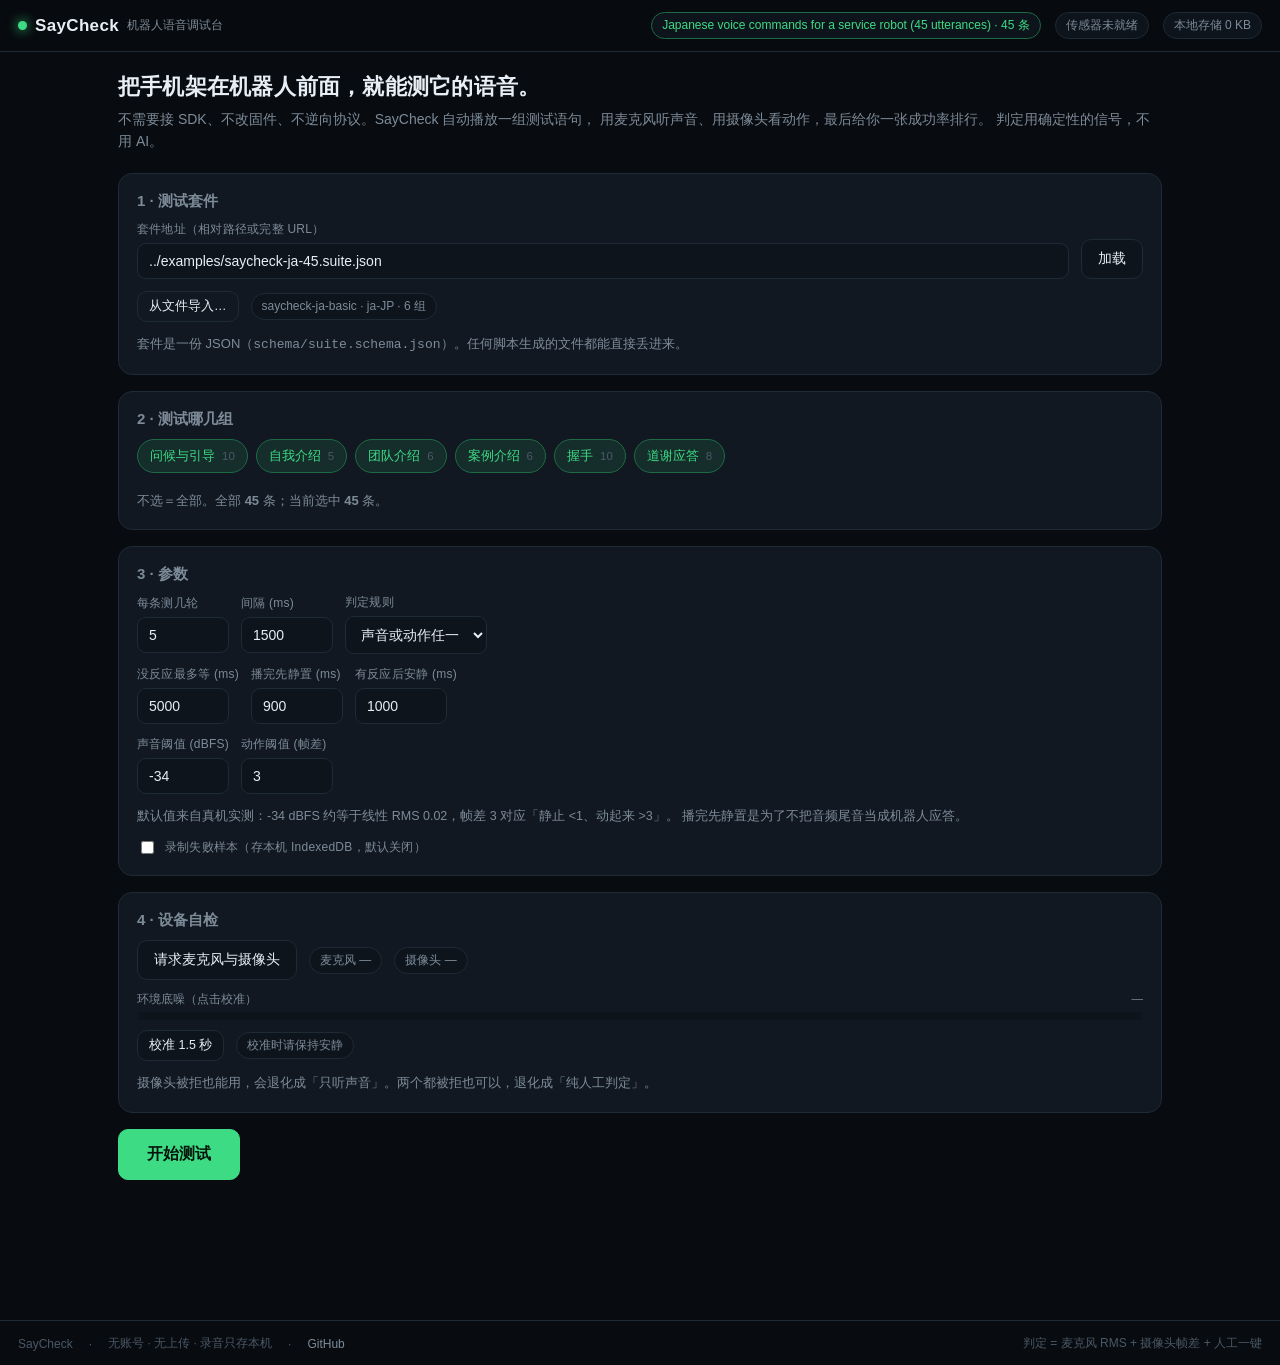
==== web/index.html @ ae51f95f "feat：SayCheck 语音调试台 v0.3（schema + 浏览器运行器 + TTS 代理 + 45 条示例） - schema：suite（题库）/ session（测试记录）两个 JSON" ====
<!DOCTYPE html>
<html lang="zh-CN">
<head>
<meta charset="utf-8">
<meta name="viewport" content="width=device-width, initial-scale=1, viewport-fit=cover">
<title>SayCheck · 机器人语音调试台</title>
<meta name="description" content="Zero-integration voice test harness for robots. Plays a phrase list, watches and listens, and gives you a pass-rate table.">
<link rel="stylesheet" href="./styles.css">
</head>
<body>

<header>
  <div class="brand">
    <span class="dot"></span>
    SayCheck <small>机器人语音调试台</small>
  </div>

  <div class="spacer"></div>

  <span class="pill" id="pill-suite">未加载套件</span>
  <span class="pill" id="pill-sensors">传感器未就绪</span>
  <span class="pill" id="pill-store">本地存储 —</span>

  <button class="small ghost" id="btn-restart" hidden>重新开始</button>
</header>

<main>

  <!-- ============================================================ SETUP -->
  <section class="view active" id="view-setup">
    <h1>把手机架在机器人前面，就能测它的语音。</h1>
    <p class="lede">
      不需要接 SDK、不改固件、不逆向协议。SayCheck 自动播放一组测试语句，
      用麦克风听声音、用摄像头看动作，最后给你一张成功率排行。
      判定用确定性的信号，不用 AI。
    </p>

    <div class="card">
      <h2>1 · 测试套件</h2>
      <div class="row" style="margin-bottom:12px">
        <div class="grow">
          <label class="field" for="suite-url">套件地址（相对路径或完整 URL）</label>
          <input type="text" id="suite-url" value="../examples/saycheck-ja-45.suite.json" spellcheck="false">
        </div>
        <div style="align-self:flex-end">
          <button id="btn-load-suite">加载</button>
        </div>
      </div>
      <div class="row">
        <button class="small ghost" id="btn-pick-file">从文件导入…</button>
        <input type="file" id="file-input" accept=".json,application/json" hidden>
        <span class="pill" id="suite-info">—</span>
      </div>
      <p class="lede" style="margin:12px 0 0;font-size:13px">
        套件是一份 JSON（<code>schema/suite.schema.json</code>）。任何脚本生成的文件都能直接丢进来。
      </p>
    </div>

    <div class="card">
      <h2>2 · 测试哪几组</h2>
      <div id="group-chips" class="row" style="gap:0"></div>
      <p class="lede" style="margin:10px 0 0;font-size:13px">
        不选＝全部。全部 <b id="count-all">0</b> 条；当前选中 <b id="count-selected">0</b> 条。
      </p>
    </div>

    <div class="card">
      <h2>3 · 参数</h2>
      <div class="row">
        <div>
          <label class="field" for="opt-rounds">每条测几轮</label>
          <input type="number" id="opt-rounds" min="1" max="50" value="5">
        </div>
        <div>
          <label class="field" for="opt-gap">间隔 (ms)</label>
          <input type="number" id="opt-gap" min="200" max="30000" step="100" value="1500">
        </div>
        <div>
          <label class="field" for="opt-rule">判定规则</label>
          <select id="opt-rule" style="width:auto">
            <option value="any">声音或动作任一</option>
            <option value="motion">必须有动作</option>
            <option value="sound">必须有声音</option>
          </select>
        </div>
      </div>

      <div class="row" style="margin-top:12px">
        <div>
          <label class="field" for="opt-window">没反应最多等 (ms)</label>
          <input type="number" id="opt-window" min="500" max="30000" step="100" value="5000">
        </div>
        <div>
          <label class="field" for="opt-settle">播完先静置 (ms)</label>
          <input type="number" id="opt-settle" min="0" max="5000" step="50" value="900">
        </div>
        <div>
          <label class="field" for="opt-silence">有反应后安静 (ms)</label>
          <input type="number" id="opt-silence" min="200" max="10000" step="50" value="1000">
        </div>
      </div>

      <div class="row" style="margin-top:12px">
        <div>
          <label class="field" for="opt-rms">声音阈值 (dBFS)</label>
          <input type="number" id="opt-rms" min="-90" max="-5" step="1" value="-34">
        </div>
        <div>
          <label class="field" for="opt-motion">动作阈值 (帧差)</label>
          <input type="number" id="opt-motion" min="1" max="60" step="0.5" value="3">
        </div>
      </div>

      <p class="lede" style="margin:12px 0 0;font-size:12.5px">
        默认值来自真机实测：-34 dBFS 约等于线性 RMS 0.02，帧差 3 对应「静止 &lt;1、动起来 &gt;3」。
        播完先静置是为了不把音频尾音当成机器人应答。
      </p>

      <div class="row" style="margin-top:12px">
        <label class="field" style="display:flex;align-items:center;gap:8px;margin:0">
          <input type="checkbox" id="opt-record" style="width:auto"> 录制失败样本（存本机 IndexedDB，默认关闭）
        </label>
      </div>
    </div>

    <div class="card">
      <h2>4 · 设备自检</h2>
      <div class="row">
        <button id="btn-check-devices">请求麦克风与摄像头</button>
        <span class="pill" id="device-audio">麦克风 —</span>
        <span class="pill" id="device-video">摄像头 —</span>
      </div>
      <div id="preview" style="max-width:340px;margin-top:12px"></div>
      <div class="meters" style="margin-top:12px">
        <div class="meter">
          <div class="meter-label"><span>环境底噪（点击校准）</span><span id="cal-value">—</span></div>
          <div class="bar"><i id="cal-bar"></i></div>
        </div>
      </div>
      <div class="row" style="margin-top:10px">
        <button class="small" id="btn-calibrate">校准 1.5 秒</button>
        <span class="pill" id="cal-hint">校准时请保持安静</span>
      </div>
      <p class="lede" style="margin:12px 0 0;font-size:13px">
        摄像头被拒也能用，会退化成「只听声音」。两个都被拒也可以，退化成「纯人工判定」。
      </p>
    </div>

    <div class="row">
      <button class="primary" id="btn-start" style="font-size:16px;padding:14px 28px" disabled>开始测试</button>
      <button class="ghost" id="btn-clear" hidden>清空本次记录</button>
    </div>
  </section>

  <!-- ============================================================== RUN -->
  <section class="view" id="view-run">

    <div class="stage" id="stage">
      <div class="stage-top">
        <span id="run-progress">0 / 0</span>
        <span id="run-group" class="pill">—</span>
        <span class="stage-id" id="run-utt-id">—</span>
      </div>

      <div class="stage-text" id="run-text">准备中…</div>
      <div class="stage-sub" id="run-sub"></div>

      <div class="meters">
        <div class="meter">
          <div class="meter-label"><span>声音 RMS</span><span id="m-rms">—</span></div>
          <div class="bar thresh"><i id="bar-rms"></i></div>
        </div>
        <div class="meter">
          <div class="meter-label"><span>画面变化</span><span id="m-motion">—</span></div>
          <div class="bar thresh"><i id="bar-motion" style="background:var(--blue)"></i></div>
        </div>
      </div>

      <div class="verdicts" id="verdicts" hidden>
        <button class="pass" id="btn-pass">○ 触发了<kbd>Y</kbd></button>
        <button class="fail" id="btn-fail">× 没触发<kbd>N</kbd></button>
        <button class="replay" id="btn-replay">↻ 重播<kbd>R</kbd></button>
      </div>
    </div>

    <div class="row between" style="margin-bottom:10px">
      <h2 style="margin:0">当前进度</h2>
      <div class="row" style="gap:8px">
        <button class="small ghost" id="btn-pause">暂停</button>
        <button class="small ghost" id="btn-finish">结束并看结果</button>
      </div>
    </div>

    <div class="items" id="run-items"></div>
  </section>

  <!-- ============================================================= RANK -->
  <section class="view" id="view-rank">
    <h1>结果</h1>
    <p class="lede" id="rank-summary">还没有数据。</p>

    <div class="kpis" id="kpis"></div>

    <div class="card" style="margin-top:16px">
      <div class="row between" style="margin-bottom:12px">
        <h2 style="margin:0">按组</h2>
      </div>
      <table id="table-groups">
        <thead><tr><th>组</th><th class="num">样本</th><th class="num">成功</th><th class="num">失败</th><th class="num">不确定</th><th class="num">成功率</th></tr></thead>
        <tbody></tbody>
      </table>
    </div>

    <div class="card">
      <div class="row between" style="margin-bottom:12px">
        <h2 style="margin:0">逐条排行（差的在前）</h2>
      </div>
      <div style="overflow-x:auto">
        <table id="table-utterances">
          <thead><tr><th>#</th><th>语句</th><th>组</th><th class="num">样本</th><th class="num">成功</th><th class="num">失败</th><th class="num">成功率</th><th class="num">中位延迟</th></tr></thead>
          <tbody></tbody>
        </table>
      </div>
    </div>

    <div class="card">
      <h2>语言特征弱点</h2>
      <p class="lede" style="margin:0 0 12px;font-size:13px">
        按标签聚合，失败率高的排前面。这是「为什么失败」的线索。
      </p>
      <div id="tag-weakness"></div>
    </div>

    <div class="card">
      <h2>导出</h2>
      <div class="row">
        <button class="primary" id="btn-export-session">导出测试记录 JSON</button>
        <button id="btn-export-trials">逐轮明细 CSV</button>
        <button id="btn-export-ranking">排行 CSV</button>
      </div>
      <p class="lede" style="margin:12px 0 0;font-size:13px">
        数据只在你自己浏览器里。导出的 JSON 符合 <code>schema/session.schema.json</code>，
        可以用 <code>scripts/validate.py</code> 校验。
      </p>
    </div>
  </section>

</main>

<footer>
  <span>SayCheck</span>
  <span>·</span>
  <span>无账号 · 无上传 · 录音只存本机</span>
  <span>·</span>
  <a href="https://github.com/" target="_blank" rel="noopener">GitHub</a>
  <span class="spacer" style="flex:1"></span>
  <span id="footer-hint">判定 = 麦克风 RMS + 摄像头帧差 + 人工一键</span>
</footer>

<div id="toast"></div>

<script type="module" src="./app.js"></script>
</body>
</html>
---- web/styles.css ----
:root {
  --bg: #080b0f;
  --panel: #111821;
  --panel-2: #0d141c;
  --line: #1e2a36;
  --text: #e8eef5;
  --muted: #7d8b99;
  --dim: #4a5866;
  --accent: #3ddc84;
  --accent-dim: #1d6b45;
  --warn: #f5c451;
  --danger: #ff6b6b;
  --blue: #4ea8de;
  --radius: 14px;
  --mono: ui-monospace, SFMono-Regular, "SF Mono", Menlo, monospace;
}

* { box-sizing: border-box; }

/* Any author rule that sets display (e.g. .verdicts { display:grid }) beats the
   user-agent [hidden] rule, silently defeating element.hidden. Force it. */
[hidden] { display: none !important; }

html, body {
  margin: 0;
  padding: 0;
  background: var(--bg);
  color: var(--text);
  font-family: -apple-system, BlinkMacSystemFont, "PingFang SC", "Hiragino Sans",
    "Noto Sans JP", "Microsoft YaHei", "Segoe UI", sans-serif;
  -webkit-font-smoothing: antialiased;
  overscroll-behavior: none;
}

body {
  min-height: 100vh;
  display: flex;
  flex-direction: column;
}

/* ------------------------------------------------------------------ header */

header {
  display: flex;
  align-items: center;
  gap: 14px;
  padding: 12px 18px;
  border-bottom: 1px solid var(--line);
  background: rgba(8, 11, 15, 0.92);
  backdrop-filter: blur(12px);
  position: sticky;
  top: 0;
  z-index: 20;
  flex-wrap: wrap;
}

.brand {
  font-size: 17px;
  font-weight: 700;
  letter-spacing: 0.02em;
  display: flex;
  align-items: center;
  gap: 8px;
  white-space: nowrap;
}

.brand span.dot {
  width: 9px;
  height: 9px;
  border-radius: 50%;
  background: var(--accent);
  box-shadow: 0 0 12px var(--accent);
}

.brand small {
  font-weight: 400;
  font-size: 12px;
  color: var(--muted);
  letter-spacing: 0;
}

header .spacer { flex: 1; }

.pill {
  font-size: 12px;
  padding: 4px 10px;
  border-radius: 999px;
  border: 1px solid var(--line);
  color: var(--muted);
  background: var(--panel-2);
  white-space: nowrap;
}

.pill.ok { color: var(--accent); border-color: var(--accent-dim); }
.pill.warn { color: var(--warn); border-color: #4a3d17; }
.pill.bad { color: var(--danger); border-color: #4a1f1f; }

/* -------------------------------------------------------------------- main */

main {
  flex: 1;
  width: 100%;
  max-width: 1080px;
  margin: 0 auto;
  padding: 20px 18px 140px;
}

.view { display: none; }
.view.active { display: block; }

h1 { font-size: 22px; margin: 0 0 6px; letter-spacing: 0.01em; }
h2 { font-size: 15px; margin: 0 0 10px; color: var(--muted); font-weight: 600; }
p.lede { color: var(--muted); font-size: 14px; line-height: 1.6; margin: 0 0 20px; }

.card {
  background: var(--panel);
  border: 1px solid var(--line);
  border-radius: var(--radius);
  padding: 18px;
  margin-bottom: 16px;
}

.row { display: flex; gap: 12px; flex-wrap: wrap; align-items: center; }
.row.between { justify-content: space-between; }
.grow { flex: 1; min-width: 0; }

/* ------------------------------------------------------------------- forms */

label.field {
  display: block;
  font-size: 12px;
  color: var(--muted);
  margin-bottom: 5px;
  letter-spacing: 0.02em;
}

input[type="text"],
input[type="number"],
select,
textarea {
  background: var(--panel-2);
  border: 1px solid var(--line);
  color: var(--text);
  border-radius: 9px;
  padding: 9px 11px;
  font-size: 14px;
  font-family: inherit;
  width: 100%;
}

input[type="number"] { width: 92px; }
input[type="range"] { width: 100%; accent-color: var(--accent); }

input:focus, select:focus, textarea:focus {
  outline: none;
  border-color: var(--accent-dim);
  box-shadow: 0 0 0 3px rgba(61, 220, 132, 0.12);
}

button {
  font-family: inherit;
  font-size: 14px;
  border-radius: 10px;
  border: 1px solid var(--line);
  background: var(--panel-2);
  color: var(--text);
  padding: 10px 16px;
  cursor: pointer;
  transition: background 0.12s, border-color 0.12s, transform 0.06s;
}

button:hover { background: #16202b; }
button:active { transform: translateY(1px); }
button:disabled { opacity: 0.4; cursor: not-allowed; }

button.primary {
  background: var(--accent);
  border-color: var(--accent);
  color: #04140b;
  font-weight: 700;
}

button.primary:hover { background: #4ee894; }

button.ghost { background: transparent; }
button.danger { color: var(--danger); border-color: #3a1c1c; }
button.danger:hover { background: #1e1010; }
button.small { padding: 6px 11px; font-size: 12.5px; }

/* ------------------------------------------------------------------ groups */

.group-chip {
  display: inline-flex;
  align-items: center;
  gap: 7px;
  padding: 7px 12px;
  border-radius: 999px;
  border: 1px solid var(--line);
  background: var(--panel-2);
  font-size: 13px;
  cursor: pointer;
  user-select: none;
  margin: 0 8px 8px 0;
}

.group-chip.on {
  border-color: var(--accent-dim);
  background: rgba(61, 220, 132, 0.1);
  color: var(--accent);
}

.group-chip .n { color: var(--dim); font-size: 11.5px; font-variant-numeric: tabular-nums; }

/* ------------------------------------------------------------------ runner */

.stage {
  position: sticky;
  top: 62px;
  z-index: 8;
  background: linear-gradient(180deg, #101821 0%, #0b1119 100%);
  border: 1px solid var(--line);
  border-radius: var(--radius);
  padding: 18px 20px;
  margin-bottom: 16px;
  transition: border-color 0.25s, box-shadow 0.25s;
}

.stage.awaiting {
  border-color: var(--warn);
  box-shadow: 0 0 0 3px rgba(245, 196, 81, 0.12);
}

.stage.playing {
  border-color: var(--blue);
  box-shadow: 0 0 0 3px rgba(78, 168, 222, 0.12);
}

.stage-top {
  display: flex;
  justify-content: space-between;
  align-items: baseline;
  gap: 12px;
  color: var(--muted);
  font-size: 12.5px;
  margin-bottom: 10px;
  flex-wrap: wrap;
}

.stage-text {
  font-size: clamp(26px, 5.6vw, 42px);
  line-height: 1.28;
  font-weight: 700;
  letter-spacing: 0.01em;
  word-break: break-word;
  min-height: 1.3em;
}

.stage-sub {
  color: var(--muted);
  font-size: 14px;
  margin-top: 8px;
  min-height: 1.2em;
}

.stage-id {
  font-family: var(--mono);
  font-size: 12px;
  color: var(--dim);
}

/* meters */

.meters { display: flex; gap: 18px; margin-top: 14px; flex-wrap: wrap; }

.meter { flex: 1; min-width: 150px; }

.meter-label {
  display: flex;
  justify-content: space-between;
  font-size: 11.5px;
  color: var(--muted);
  margin-bottom: 5px;
  font-variant-numeric: tabular-nums;
}

.bar {
  height: 8px;
  background: var(--panel-2);
  border-radius: 999px;
  overflow: hidden;
  position: relative;
}

.bar > i {
  display: block;
  height: 100%;
  width: 0%;
  background: var(--accent);
  border-radius: 999px;
  transition: width 0.08s linear;
}

.bar.thresh::after {
  content: "";
  position: absolute;
  top: -2px;
  bottom: -2px;
  width: 2px;
  background: var(--warn);
  left: var(--thresh, 0%);
  opacity: 0.9;
  transition: left 0.12s linear;
}

/* verdict buttons */

.verdicts {
  display: grid;
  grid-template-columns: repeat(3, 1fr);
  gap: 10px;
  margin-top: 16px;
}

.verdicts button {
  padding: 18px 10px;
  font-size: 16px;
  font-weight: 700;
  border-radius: 12px;
}

.verdicts button.pass { border-color: var(--accent-dim); }
.verdicts button.pass:hover { background: rgba(61, 220, 132, 0.14); }
.verdicts button.fail { border-color: #48201f; }
.verdicts button.fail:hover { background: rgba(255, 107, 107, 0.12); }
.verdicts button.replay { border-color: #253547; }

.verdicts kbd {
  display: inline-block;
  font-family: var(--mono);
  font-size: 11px;
  color: var(--dim);
  border: 1px solid var(--line);
  border-radius: 4px;
  padding: 1px 5px;
  margin-left: 6px;
  vertical-align: 2px;
}

/* list of items */

.items { margin-top: 4px; }

.item {
  display: flex;
  align-items: center;
  gap: 12px;
  padding: 11px 13px;
  border-radius: 10px;
  border: 1px solid transparent;
  border-bottom: 1px solid var(--line);
  font-size: 14px;
  transition: background 0.12s, border-color 0.12s;
}

.item:hover { background: rgba(255, 255, 255, 0.02); }
.item.current { background: rgba(78, 168, 222, 0.1); border-color: #234056; }

.item .idx {
  font-family: var(--mono);
  font-size: 11px;
  color: var(--dim);
  width: 62px;
  flex-shrink: 0;
  white-space: nowrap;
  overflow: hidden;
  text-overflow: ellipsis;
}

.item .txt { flex: 1; min-width: 0; overflow: hidden; text-overflow: ellipsis; white-space: nowrap; }
.item .txt .zh { color: var(--muted); font-size: 12.5px; margin-left: 8px; }

.item .res { font-family: var(--mono); font-size: 12px; width: 92px; text-align: right; flex-shrink: 0; }
.item .res .ok { color: var(--accent); }
.item .res .no { color: var(--danger); }
.item .res .inc { color: var(--warn); }
.item .res .wait { color: var(--dim); }

/* -------------------------------------------------------------------- stats */

.kpis { display: grid; grid-template-columns: repeat(auto-fit, minmax(130px, 1fr)); gap: 12px; }

.kpi {
  background: var(--panel-2);
  border: 1px solid var(--line);
  border-radius: 12px;
  padding: 14px;
}

.kpi .v {
  font-size: 26px;
  font-weight: 800;
  font-variant-numeric: tabular-nums;
  letter-spacing: -0.02em;
}

.kpi .k { font-size: 11.5px; color: var(--muted); margin-top: 3px; }

table {
  width: 100%;
  border-collapse: collapse;
  font-size: 13px;
}

th {
  text-align: left;
  color: var(--muted);
  font-weight: 600;
  font-size: 11.5px;
  text-transform: uppercase;
  letter-spacing: 0.04em;
  padding: 8px 10px;
  border-bottom: 1px solid var(--line);
  white-space: nowrap;
}

td {
  padding: 9px 10px;
  border-bottom: 1px solid rgba(30, 42, 54, 0.55);
  vertical-align: middle;
}

td.num { font-variant-numeric: tabular-nums; text-align: right; font-family: var(--mono); font-size: 12.5px; }

tr.rank-1 td { background: rgba(245, 196, 81, 0.07); }
tr.rank-2 td { background: rgba(200, 210, 220, 0.045); }
tr.rank-3 td { background: rgba(190, 130, 80, 0.05); }

.rate {
  display: inline-block;
  min-width: 46px;
  text-align: right;
  font-weight: 700;
  font-variant-numeric: tabular-nums;
}

.rate.low { color: var(--danger); }
.rate.mid { color: var(--warn); }
.rate.high { color: var(--accent); }

.tag {
  display: inline-block;
  font-size: 11px;
  padding: 2px 7px;
  border-radius: 6px;
  background: var(--panel-2);
  border: 1px solid var(--line);
  color: var(--muted);
  margin: 1px 3px 1px 0;
  font-family: var(--mono);
}

.empty {
  text-align: center;
  color: var(--dim);
  padding: 40px 20px;
  font-size: 14px;
}

/* ------------------------------------------------------------------ footer */

footer {
  border-top: 1px solid var(--line);
  padding: 14px 18px;
  color: var(--dim);
  font-size: 12px;
  display: flex;
  gap: 16px;
  flex-wrap: wrap;
  align-items: center;
}

footer a { color: var(--muted); text-decoration: none; }
footer a:hover { color: var(--text); }

/* ------------------------------------------------------------------ toasts */

#toast {
  position: fixed;
  left: 50%;
  bottom: 24px;
  transform: translateX(-50%) translateY(20px);
  background: #1b2531;
  border: 1px solid var(--line);
  color: var(--text);
  padding: 11px 18px;
  border-radius: 10px;
  font-size: 13.5px;
  opacity: 0;
  pointer-events: none;
  transition: opacity 0.2s, transform 0.2s;
  z-index: 60;
  max-width: min(560px, 90vw);
  text-align: center;
}

#toast.show { opacity: 1; transform: translateX(-50%) translateY(0); }
#toast.bad { border-color: #5a2626; background: #2a1616; }

/* ------------------------------------------------------------------ mobile */

@media (max-width: 620px) {
  header { padding: 10px 14px; gap: 10px; }
  .brand small { display: none; }
  main { padding: 14px 12px 150px; }
  .card { padding: 14px; }
  .stage { padding: 14px; top: 56px; }
  .verdicts button { padding: 16px 6px; font-size: 14.5px; }
  .verdicts kbd { display: none; }
  .item .res { width: 66px; font-size: 11px; }
  .item .idx { width: 34px; }
  th, td { padding: 7px 6px; }
  .kpi .v { font-size: 22px; }
}
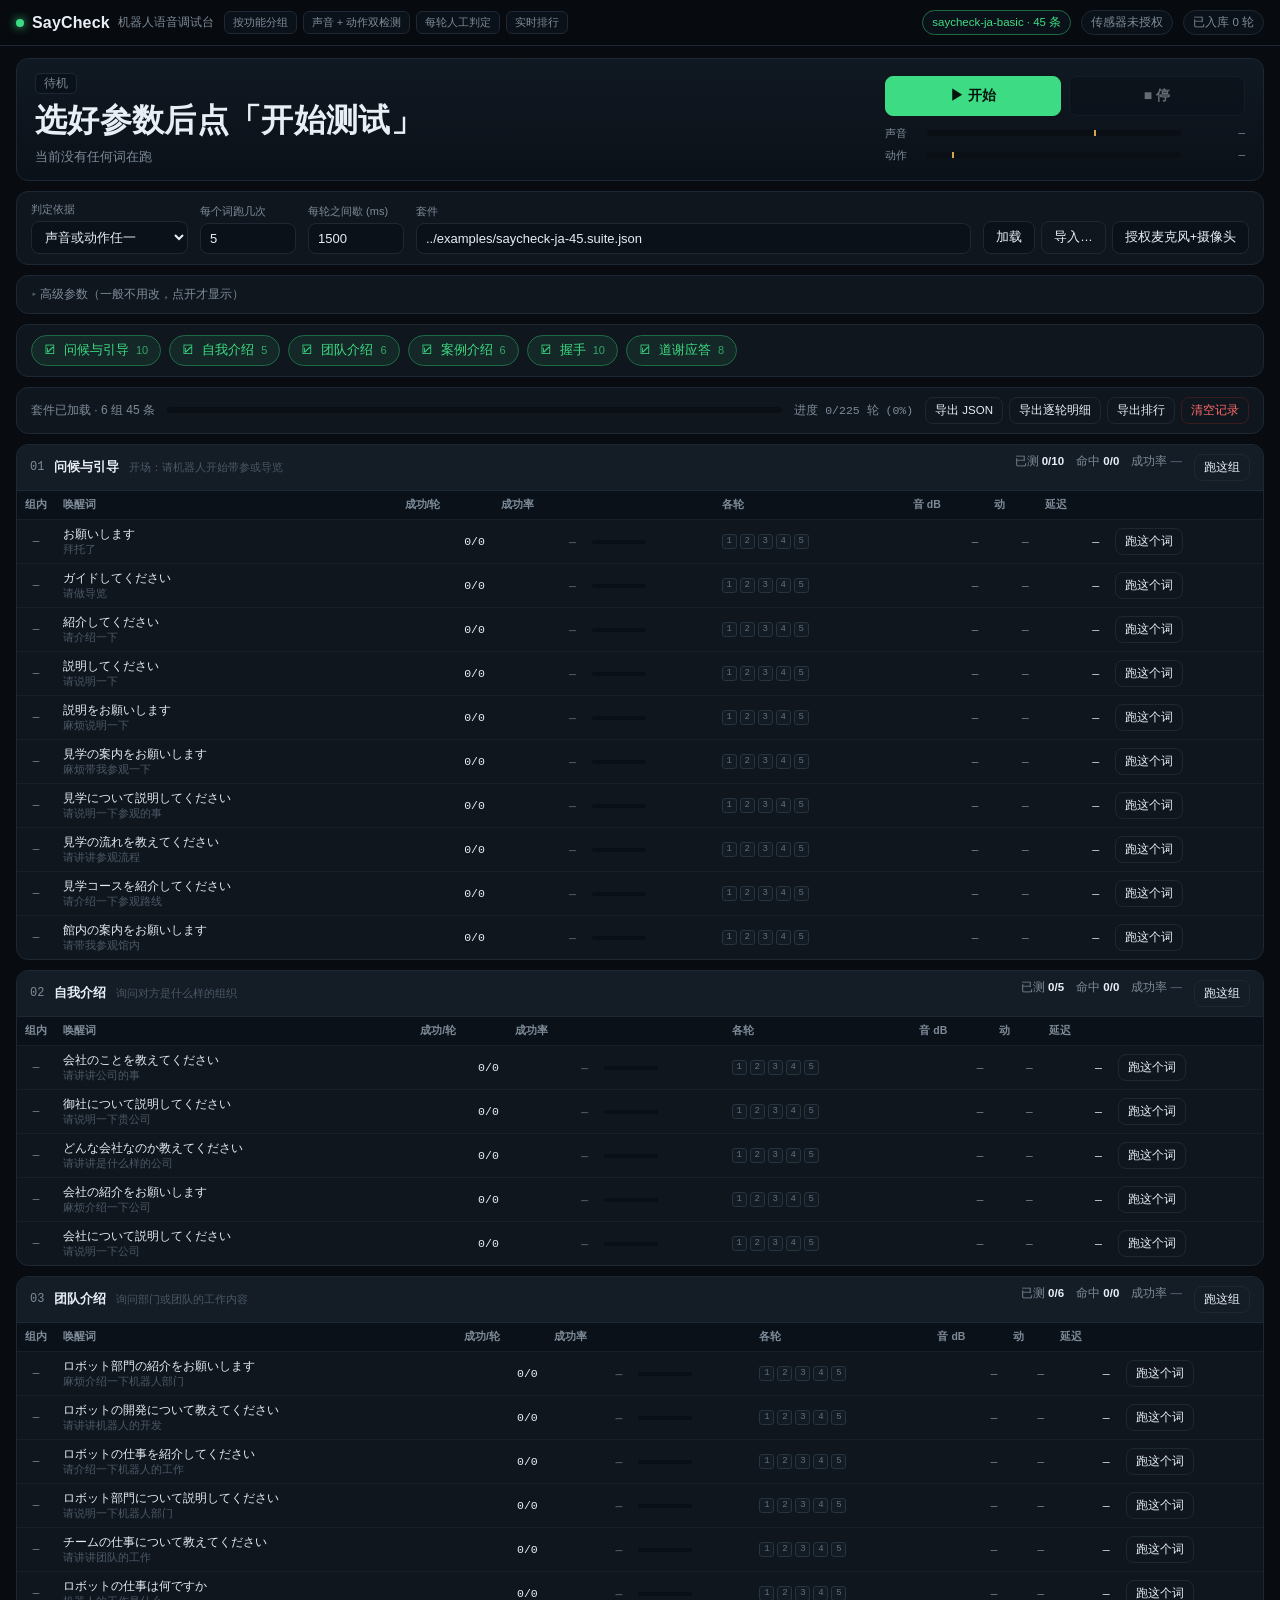
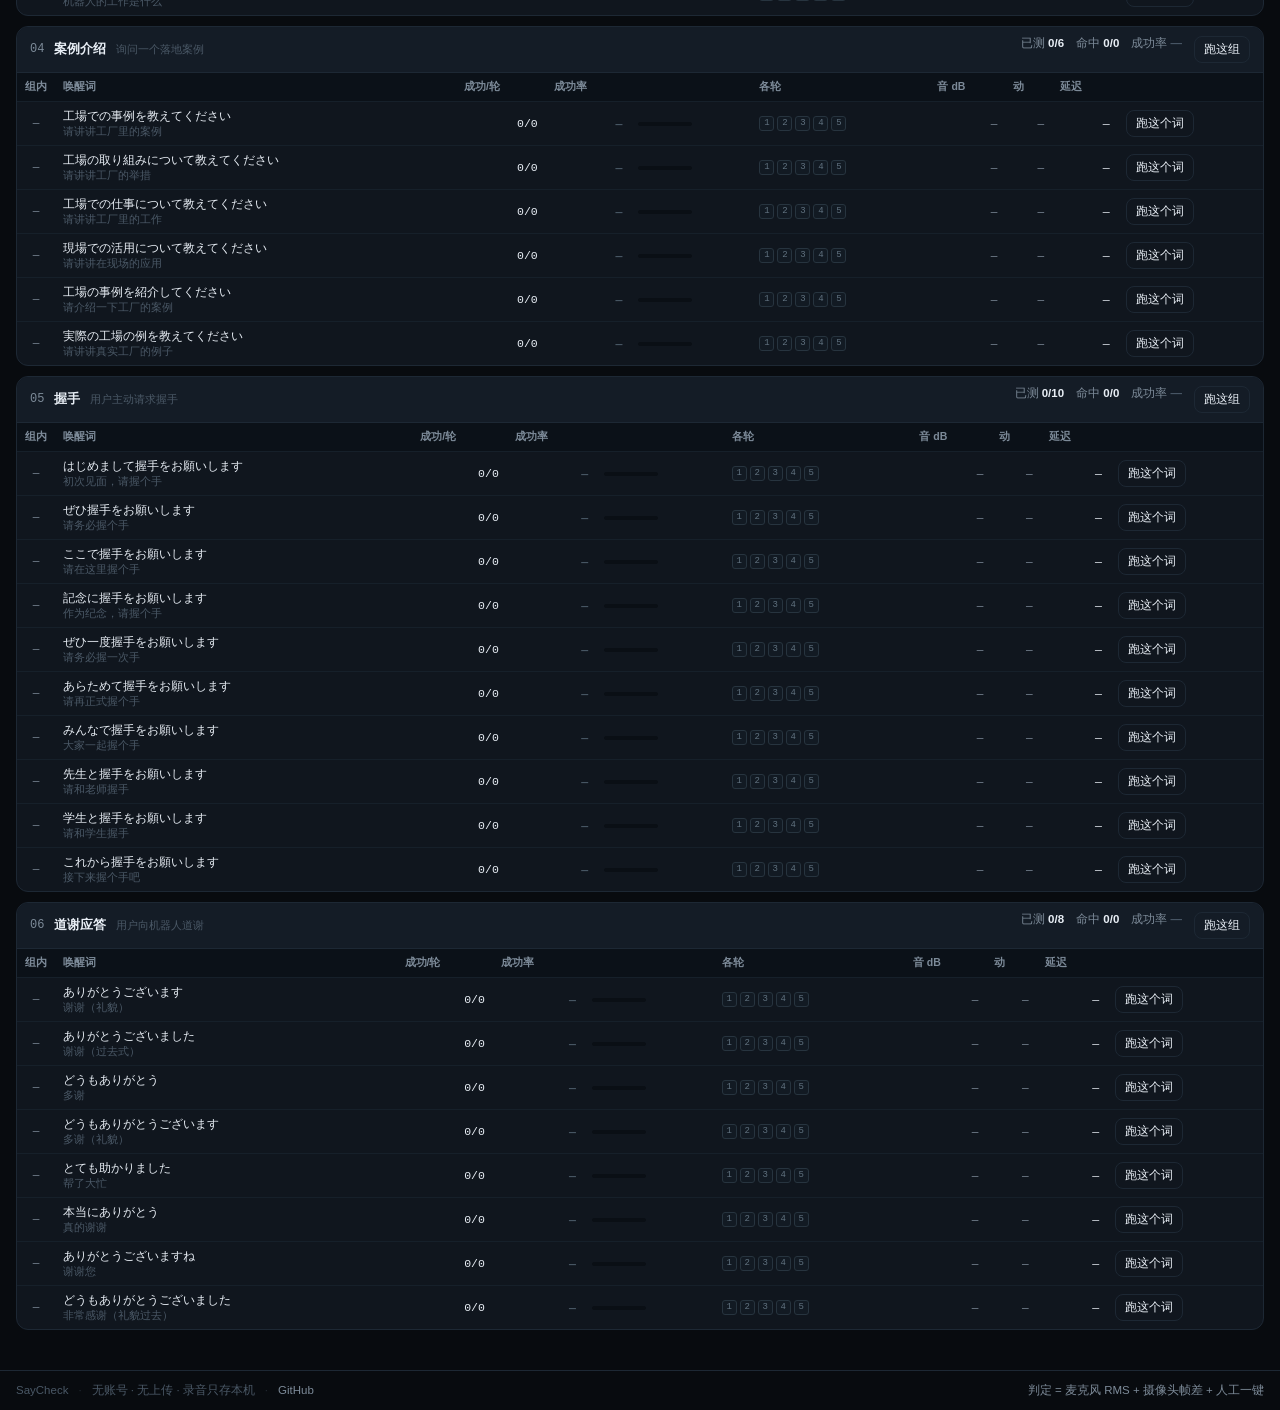
==== commit 4345aa7c: "refactor(web)：改成单页总控台布局 按用户原「唤醒词成功率排行台」的形式重做，所有信息在一屏： 舞台（待机/播放/检测/待判定四态）+ 控制条 + 高级参数折叠 + 组筛选 chips +" ====
--- a/web/index.html
+++ b/web/index.html
@@ -4,7 +4,7 @@
 <meta charset="utf-8">
 <meta name="viewport" content="width=device-width, initial-scale=1, viewport-fit=cover">
 <title>SayCheck · 机器人语音调试台</title>
-<meta name="description" content="Zero-integration voice test harness for robots. Plays a phrase list, watches and listens, and gives you a pass-rate table.">
+<meta name="description" content="Zero-integration voice test harness for robots. Play a phrase list, sense the response, get a pass-rate table.">
 <link rel="stylesheet" href="./styles.css">
 </head>
 <body>
@@ -14,247 +14,138 @@
     <span class="dot"></span>
     SayCheck <small>机器人语音调试台</small>
   </div>
-
+  <div class="chips">
+    <span class="chip">按功能分组</span>
+    <span class="chip">声音 + 动作双检测</span>
+    <span class="chip">每轮人工判定</span>
+    <span class="chip">实时排行</span>
+  </div>
   <div class="spacer"></div>
-
   <span class="pill" id="pill-suite">未加载套件</span>
-  <span class="pill" id="pill-sensors">传感器未就绪</span>
-  <span class="pill" id="pill-store">本地存储 —</span>
-
-  <button class="small ghost" id="btn-restart" hidden>重新开始</button>
+  <span class="pill" id="pill-sensors">传感器未授权</span>
+  <span class="pill" id="pill-store">已入库 0 轮</span>
 </header>
 
 <main>
 
-  <!-- ============================================================ SETUP -->
-  <section class="view active" id="view-setup">
-    <h1>把手机架在机器人前面，就能测它的语音。</h1>
-    <p class="lede">
-      不需要接 SDK、不改固件、不逆向协议。SayCheck 自动播放一组测试语句，
-      用麦克风听声音、用摄像头看动作，最后给你一张成功率排行。
-      判定用确定性的信号，不用 AI。
-    </p>
+  <!-- ============================ 舞台 ============================ -->
+  <section class="stage" id="stage">
+    <div class="stage-main">
+      <div class="stage-top">
+        <span class="stage-flag" id="run-flag">待机</span>
+        <span class="stage-id" id="run-utt-id"></span>
+      </div>
+      <div class="stage-text" id="run-text">选好参数后点「开始测试」</div>
+      <div class="stage-sub" id="run-sub">当前没有任何词在跑</div>
+    </div>
 
-    <div class="card">
-      <h2>1 · 测试套件</h2>
-      <div class="row" style="margin-bottom:12px">
-        <div class="grow">
-          <label class="field" for="suite-url">套件地址（相对路径或完整 URL）</label>
-          <input type="text" id="suite-url" value="../examples/saycheck-ja-45.suite.json" spellcheck="false">
+    <div class="stage-side">
+      <div class="stage-actions" id="actions-idle">
+        <button class="primary" id="btn-start">▶ 开始</button>
+        <button id="btn-stop" disabled>■ 停</button>
+      </div>
+      <div class="stage-actions" id="actions-verdict" hidden>
+        <button class="pass" id="btn-pass">○ 触发<kbd>Y</kbd></button>
+        <button class="fail" id="btn-fail">× 没触发<kbd>N</kbd></button>
+        <button class="replay" id="btn-replay">↻ 重播<kbd>R</kbd></button>
+      </div>
+
+      <div class="meters">
+        <div class="meter">
+          <span class="meter-k">声音</span>
+          <div class="bar thresh"><i id="bar-rms"></i></div>
+          <span class="meter-v" id="m-rms">—</span>
         </div>
-        <div style="align-self:flex-end">
-          <button id="btn-load-suite">加载</button>
+        <div class="meter">
+          <span class="meter-k">动作</span>
+          <div class="bar thresh"><i id="bar-motion"></i></div>
+          <span class="meter-v" id="m-motion">—</span>
         </div>
       </div>
-      <div class="row">
-        <button class="small ghost" id="btn-pick-file">从文件导入…</button>
-        <input type="file" id="file-input" accept=".json,application/json" hidden>
-        <span class="pill" id="suite-info">—</span>
-      </div>
-      <p class="lede" style="margin:12px 0 0;font-size:13px">
-        套件是一份 JSON（<code>schema/suite.schema.json</code>）。任何脚本生成的文件都能直接丢进来。
-      </p>
-    </div>
-
-    <div class="card">
-      <h2>2 · 测试哪几组</h2>
-      <div id="group-chips" class="row" style="gap:0"></div>
-      <p class="lede" style="margin:10px 0 0;font-size:13px">
-        不选＝全部。全部 <b id="count-all">0</b> 条；当前选中 <b id="count-selected">0</b> 条。
-      </p>
-    </div>
-
-    <div class="card">
-      <h2>3 · 参数</h2>
-      <div class="row">
-        <div>
-          <label class="field" for="opt-rounds">每条测几轮</label>
-          <input type="number" id="opt-rounds" min="1" max="50" value="5">
-        </div>
-        <div>
-          <label class="field" for="opt-gap">间隔 (ms)</label>
-          <input type="number" id="opt-gap" min="200" max="30000" step="100" value="1500">
-        </div>
-        <div>
-          <label class="field" for="opt-rule">判定规则</label>
-          <select id="opt-rule" style="width:auto">
-            <option value="any">声音或动作任一</option>
-            <option value="motion">必须有动作</option>
-            <option value="sound">必须有声音</option>
-          </select>
-        </div>
-      </div>
-
-      <div class="row" style="margin-top:12px">
-        <div>
-          <label class="field" for="opt-window">没反应最多等 (ms)</label>
-          <input type="number" id="opt-window" min="500" max="30000" step="100" value="5000">
-        </div>
-        <div>
-          <label class="field" for="opt-settle">播完先静置 (ms)</label>
-          <input type="number" id="opt-settle" min="0" max="5000" step="50" value="900">
-        </div>
-        <div>
-          <label class="field" for="opt-silence">有反应后安静 (ms)</label>
-          <input type="number" id="opt-silence" min="200" max="10000" step="50" value="1000">
-        </div>
-      </div>
-
-      <div class="row" style="margin-top:12px">
-        <div>
-          <label class="field" for="opt-rms">声音阈值 (dBFS)</label>
-          <input type="number" id="opt-rms" min="-90" max="-5" step="1" value="-34">
-        </div>
-        <div>
-          <label class="field" for="opt-motion">动作阈值 (帧差)</label>
-          <input type="number" id="opt-motion" min="1" max="60" step="0.5" value="3">
-        </div>
-      </div>
-
-      <p class="lede" style="margin:12px 0 0;font-size:12.5px">
-        默认值来自真机实测：-34 dBFS 约等于线性 RMS 0.02，帧差 3 对应「静止 &lt;1、动起来 &gt;3」。
-        播完先静置是为了不把音频尾音当成机器人应答。
-      </p>
-
-      <div class="row" style="margin-top:12px">
-        <label class="field" style="display:flex;align-items:center;gap:8px;margin:0">
-          <input type="checkbox" id="opt-record" style="width:auto"> 录制失败样本（存本机 IndexedDB，默认关闭）
-        </label>
-      </div>
-    </div>
-
-    <div class="card">
-      <h2>4 · 设备自检</h2>
-      <div class="row">
-        <button id="btn-check-devices">请求麦克风与摄像头</button>
-        <span class="pill" id="device-audio">麦克风 —</span>
-        <span class="pill" id="device-video">摄像头 —</span>
-      </div>
-      <div id="preview" style="max-width:340px;margin-top:12px"></div>
-      <div class="meters" style="margin-top:12px">
-        <div class="meter">
-          <div class="meter-label"><span>环境底噪（点击校准）</span><span id="cal-value">—</span></div>
-          <div class="bar"><i id="cal-bar"></i></div>
-        </div>
-      </div>
-      <div class="row" style="margin-top:10px">
-        <button class="small" id="btn-calibrate">校准 1.5 秒</button>
-        <span class="pill" id="cal-hint">校准时请保持安静</span>
-      </div>
-      <p class="lede" style="margin:12px 0 0;font-size:13px">
-        摄像头被拒也能用，会退化成「只听声音」。两个都被拒也可以，退化成「纯人工判定」。
-      </p>
-    </div>
-
-    <div class="row">
-      <button class="primary" id="btn-start" style="font-size:16px;padding:14px 28px" disabled>开始测试</button>
-      <button class="ghost" id="btn-clear" hidden>清空本次记录</button>
     </div>
   </section>
 
-  <!-- ============================================================== RUN -->
-  <section class="view" id="view-run">
-
-    <div class="stage" id="stage">
-      <div class="stage-top">
-        <span id="run-progress">0 / 0</span>
-        <span id="run-group" class="pill">—</span>
-        <span class="stage-id" id="run-utt-id">—</span>
-      </div>
-
-      <div class="stage-text" id="run-text">准备中…</div>
-      <div class="stage-sub" id="run-sub"></div>
-
-      <div class="meters">
-        <div class="meter">
-          <div class="meter-label"><span>声音 RMS</span><span id="m-rms">—</span></div>
-          <div class="bar thresh"><i id="bar-rms"></i></div>
-        </div>
-        <div class="meter">
-          <div class="meter-label"><span>画面变化</span><span id="m-motion">—</span></div>
-          <div class="bar thresh"><i id="bar-motion" style="background:var(--blue)"></i></div>
-        </div>
-      </div>
-
-      <div class="verdicts" id="verdicts" hidden>
-        <button class="pass" id="btn-pass">○ 触发了<kbd>Y</kbd></button>
-        <button class="fail" id="btn-fail">× 没触发<kbd>N</kbd></button>
-        <button class="replay" id="btn-replay">↻ 重播<kbd>R</kbd></button>
+  <!-- ============================ 控制条 ============================ -->
+  <section class="controls">
+    <div class="field">
+      <label for="opt-rule">判定依据</label>
+      <select id="opt-rule">
+        <option value="any">声音或动作任一</option>
+        <option value="motion">必须有动作才算触发</option>
+        <option value="sound">必须有声音才算触发</option>
+      </select>
+    </div>
+    <div class="field">
+      <label for="opt-rounds">每个词跑几次</label>
+      <input type="number" id="opt-rounds" min="1" max="50" value="5">
+    </div>
+    <div class="field">
+      <label for="opt-gap">每轮之间歇 (ms)</label>
+      <input type="number" id="opt-gap" min="0" max="30000" step="100" value="1500">
+    </div>
+    <div class="field grow">
+      <label for="suite-url">套件</label>
+      <input type="text" id="suite-url" value="../examples/saycheck-ja-45.suite.json" spellcheck="false">
+    </div>
+    <div class="field btns">
+      <label>&nbsp;</label>
+      <div class="btn-row">
+        <button id="btn-load-suite">加载</button>
+        <button id="btn-pick-file" class="ghost" title="从本地 JSON 导入">导入…</button>
+        <button id="btn-check-devices">授权麦克风+摄像头</button>
       </div>
     </div>
+    <input type="file" id="file-input" accept=".json,application/json" hidden>
+  </section>
 
-    <div class="row between" style="margin-bottom:10px">
-      <h2 style="margin:0">当前进度</h2>
-      <div class="row" style="gap:8px">
-        <button class="small ghost" id="btn-pause">暂停</button>
-        <button class="small ghost" id="btn-finish">结束并看结果</button>
+  <details class="advanced">
+    <summary>高级参数（一般不用改，点开才显示）</summary>
+    <div class="adv-body">
+      <div class="field"><label for="opt-window">没反应最多等 (ms)</label><input type="number" id="opt-window" min="500" max="30000" step="100" value="5000"><span class="hint">一直没声没动，到点就弹判定</span></div>
+      <div class="field"><label for="opt-settle">播完先静置 (ms)</label><input type="number" id="opt-settle" min="0" max="5000" step="50" value="900"><span class="hint">避免把播放尾音当成应答</span></div>
+      <div class="field"><label for="opt-silence">有反应后安静 (ms)</label><input type="number" id="opt-silence" min="200" max="10000" step="50" value="1000"><span class="hint">安静这么久就提前结束</span></div>
+      <div class="field"><label for="opt-rms">声音阈值 (dBFS)</label><input type="number" id="opt-rms" min="-90" max="-5" step="1" value="-34"><span class="hint">比环境底噪高 15–20 dB</span></div>
+      <div class="field"><label for="opt-motion">动作阈值 (帧差)</label><input type="number" id="opt-motion" min="1" max="60" step="0.5" value="3"><span class="hint">静止 &lt;1，动起来 &gt;3</span></div>
+      <div class="field"><label for="opt-record">录制失败样本</label><label class="switch"><input type="checkbox" id="opt-record"><span>存本机 IndexedDB</span></label></div>
+      <div class="field" style="align-self:flex-end">
+        <button id="btn-calibrate" class="small">校准环境底噪</button>
+        <span class="hint" id="cal-hint">校准时请保持安静</span>
       </div>
     </div>
+  </details>
 
-    <div class="items" id="run-items"></div>
+  <!-- ============================ 组筛选 ============================ -->
+  <section class="groupbar" id="group-chips"></section>
+
+  <!-- ============================ 工具条 ============================ -->
+  <section class="toolbar">
+    <span class="muted" id="restore-note">等待授权</span>
+    <div class="progress"><i id="progress-fill"></i></div>
+    <span class="mono" id="progress-text">进度 0/0 轮 (0%)</span>
+    <div class="btn-row">
+      <button class="small ghost" id="btn-export-session">导出 JSON</button>
+      <button class="small ghost" id="btn-export-trials">导出逐轮明细</button>
+      <button class="small ghost" id="btn-export-ranking">导出排行</button>
+      <button class="small ghost danger" id="btn-clear">清空记录</button>
+    </div>
   </section>
 
-  <!-- ============================================================= RANK -->
-  <section class="view" id="view-rank">
-    <h1>结果</h1>
-    <p class="lede" id="rank-summary">还没有数据。</p>
+  <!-- ============================ 领奖台 ============================ -->
+  <section class="podium" id="podium"></section>
 
-    <div class="kpis" id="kpis"></div>
-
-    <div class="card" style="margin-top:16px">
-      <div class="row between" style="margin-bottom:12px">
-        <h2 style="margin:0">按组</h2>
-      </div>
-      <table id="table-groups">
-        <thead><tr><th>组</th><th class="num">样本</th><th class="num">成功</th><th class="num">失败</th><th class="num">不确定</th><th class="num">成功率</th></tr></thead>
-        <tbody></tbody>
-      </table>
-    </div>
-
-    <div class="card">
-      <div class="row between" style="margin-bottom:12px">
-        <h2 style="margin:0">逐条排行（差的在前）</h2>
-      </div>
-      <div style="overflow-x:auto">
-        <table id="table-utterances">
-          <thead><tr><th>#</th><th>语句</th><th>组</th><th class="num">样本</th><th class="num">成功</th><th class="num">失败</th><th class="num">成功率</th><th class="num">中位延迟</th></tr></thead>
-          <tbody></tbody>
-        </table>
-      </div>
-    </div>
-
-    <div class="card">
-      <h2>语言特征弱点</h2>
-      <p class="lede" style="margin:0 0 12px;font-size:13px">
-        按标签聚合，失败率高的排前面。这是「为什么失败」的线索。
-      </p>
-      <div id="tag-weakness"></div>
-    </div>
-
-    <div class="card">
-      <h2>导出</h2>
-      <div class="row">
-        <button class="primary" id="btn-export-session">导出测试记录 JSON</button>
-        <button id="btn-export-trials">逐轮明细 CSV</button>
-        <button id="btn-export-ranking">排行 CSV</button>
-      </div>
-      <p class="lede" style="margin:12px 0 0;font-size:13px">
-        数据只在你自己浏览器里。导出的 JSON 符合 <code>schema/session.schema.json</code>，
-        可以用 <code>scripts/validate.py</code> 校验。
-      </p>
-    </div>
-  </section>
+  <!-- ============================ 分组表格 ============================ -->
+  <section class="tables" id="tables"></section>
 
 </main>
 
 <footer>
   <span>SayCheck</span>
-  <span>·</span>
+  <span class="sep">·</span>
   <span>无账号 · 无上传 · 录音只存本机</span>
-  <span>·</span>
-  <a href="https://github.com/" target="_blank" rel="noopener">GitHub</a>
-  <span class="spacer" style="flex:1"></span>
-  <span id="footer-hint">判定 = 麦克风 RMS + 摄像头帧差 + 人工一键</span>
+  <span class="sep">·</span>
+  <a href="https://github.com/l2ktech/saycheck" target="_blank" rel="noopener">GitHub</a>
+  <span class="spacer"></span>
+  <span class="muted" id="footer-hint">判定 = 麦克风 RMS + 摄像头帧差 + 人工一键</span>
 </footer>
 
 <div id="toast"></div>
--- a/web/styles.css
+++ b/web/styles.css
@@ -1,8 +1,10 @@
 :root {
   --bg: #080b0f;
-  --panel: #111821;
-  --panel-2: #0d141c;
-  --line: #1e2a36;
+  --panel: #10161e;
+  --panel-2: #0b1118;
+  --panel-3: #141c26;
+  --line: #1d2834;
+  --line-soft: #16202a;
   --text: #e8eef5;
   --muted: #7d8b99;
   --dim: #4a5866;
@@ -11,86 +13,63 @@
   --warn: #f5c451;
   --danger: #ff6b6b;
   --blue: #4ea8de;
-  --radius: 14px;
+  --gold: #f5c451;
+  --silver: #c8d2dc;
+  --bronze: #be8250;
+  --radius: 12px;
   --mono: ui-monospace, SFMono-Regular, "SF Mono", Menlo, monospace;
 }
 
 * { box-sizing: border-box; }
 
-/* Any author rule that sets display (e.g. .verdicts { display:grid }) beats the
-   user-agent [hidden] rule, silently defeating element.hidden. Force it. */
 [hidden] { display: none !important; }
 
 html, body {
-  margin: 0;
-  padding: 0;
+  margin: 0; padding: 0;
   background: var(--bg);
   color: var(--text);
   font-family: -apple-system, BlinkMacSystemFont, "PingFang SC", "Hiragino Sans",
     "Noto Sans JP", "Microsoft YaHei", "Segoe UI", sans-serif;
   -webkit-font-smoothing: antialiased;
-  overscroll-behavior: none;
-}
-
-body {
-  min-height: 100vh;
-  display: flex;
-  flex-direction: column;
-}
+}
+
+body { min-height: 100vh; display: flex; flex-direction: column; }
 
 /* ------------------------------------------------------------------ header */
 
 header {
-  display: flex;
-  align-items: center;
-  gap: 14px;
-  padding: 12px 18px;
+  display: flex; align-items: center; gap: 10px;
+  padding: 10px 16px;
   border-bottom: 1px solid var(--line);
-  background: rgba(8, 11, 15, 0.92);
+  background: rgba(8, 11, 15, 0.94);
   backdrop-filter: blur(12px);
-  position: sticky;
-  top: 0;
-  z-index: 20;
+  position: sticky; top: 0; z-index: 30;
   flex-wrap: wrap;
 }
 
 .brand {
-  font-size: 17px;
-  font-weight: 700;
-  letter-spacing: 0.02em;
-  display: flex;
-  align-items: center;
-  gap: 8px;
+  font-size: 16px; font-weight: 700; letter-spacing: 0.01em;
+  display: flex; align-items: center; gap: 8px; white-space: nowrap;
+}
+.brand .dot {
+  width: 8px; height: 8px; border-radius: 50%;
+  background: var(--accent); box-shadow: 0 0 10px var(--accent);
+}
+.brand small { font-weight: 400; font-size: 11.5px; color: var(--muted); letter-spacing: 0; }
+
+.chips { display: flex; gap: 6px; flex-wrap: wrap; }
+.chip {
+  font-size: 11px; padding: 3px 8px; border-radius: 6px;
+  border: 1px solid var(--line); color: var(--muted); background: var(--panel-2);
   white-space: nowrap;
 }
-
-.brand span.dot {
-  width: 9px;
-  height: 9px;
-  border-radius: 50%;
-  background: var(--accent);
-  box-shadow: 0 0 12px var(--accent);
-}
-
-.brand small {
-  font-weight: 400;
-  font-size: 12px;
-  color: var(--muted);
-  letter-spacing: 0;
-}
-
-header .spacer { flex: 1; }
+.spacer { flex: 1; }
 
 .pill {
-  font-size: 12px;
-  padding: 4px 10px;
-  border-radius: 999px;
-  border: 1px solid var(--line);
-  color: var(--muted);
-  background: var(--panel-2);
+  font-size: 11.5px; padding: 4px 9px; border-radius: 999px;
+  border: 1px solid var(--line); color: var(--muted); background: var(--panel-2);
   white-space: nowrap;
 }
-
 .pill.ok { color: var(--accent); border-color: var(--accent-dim); }
 .pill.warn { color: var(--warn); border-color: #4a3d17; }
 .pill.bad { color: var(--danger); border-color: #4a1f1f; }
@@ -98,426 +77,299 @@
 /* -------------------------------------------------------------------- main */
 
 main {
-  flex: 1;
-  width: 100%;
-  max-width: 1080px;
-  margin: 0 auto;
-  padding: 20px 18px 140px;
-}
-
-.view { display: none; }
-.view.active { display: block; }
-
-h1 { font-size: 22px; margin: 0 0 6px; letter-spacing: 0.01em; }
-h2 { font-size: 15px; margin: 0 0 10px; color: var(--muted); font-weight: 600; }
-p.lede { color: var(--muted); font-size: 14px; line-height: 1.6; margin: 0 0 20px; }
-
-.card {
-  background: var(--panel);
-  border: 1px solid var(--line);
-  border-radius: var(--radius);
-  padding: 18px;
-  margin-bottom: 16px;
-}
-
-.row { display: flex; gap: 12px; flex-wrap: wrap; align-items: center; }
-.row.between { justify-content: space-between; }
-.grow { flex: 1; min-width: 0; }
-
-/* ------------------------------------------------------------------- forms */
-
-label.field {
-  display: block;
-  font-size: 12px;
-  color: var(--muted);
-  margin-bottom: 5px;
-  letter-spacing: 0.02em;
-}
-
-input[type="text"],
-input[type="number"],
-select,
-textarea {
-  background: var(--panel-2);
-  border: 1px solid var(--line);
-  color: var(--text);
-  border-radius: 9px;
-  padding: 9px 11px;
-  font-size: 14px;
-  font-family: inherit;
-  width: 100%;
-}
-
-input[type="number"] { width: 92px; }
-input[type="range"] { width: 100%; accent-color: var(--accent); }
-
-input:focus, select:focus, textarea:focus {
-  outline: none;
-  border-color: var(--accent-dim);
-  box-shadow: 0 0 0 3px rgba(61, 220, 132, 0.12);
-}
-
-button {
-  font-family: inherit;
-  font-size: 14px;
-  border-radius: 10px;
-  border: 1px solid var(--line);
-  background: var(--panel-2);
-  color: var(--text);
-  padding: 10px 16px;
-  cursor: pointer;
-  transition: background 0.12s, border-color 0.12s, transform 0.06s;
-}
-
-button:hover { background: #16202b; }
-button:active { transform: translateY(1px); }
-button:disabled { opacity: 0.4; cursor: not-allowed; }
-
-button.primary {
-  background: var(--accent);
-  border-color: var(--accent);
-  color: #04140b;
-  font-weight: 700;
-}
-
-button.primary:hover { background: #4ee894; }
-
-button.ghost { background: transparent; }
-button.danger { color: var(--danger); border-color: #3a1c1c; }
-button.danger:hover { background: #1e1010; }
-button.small { padding: 6px 11px; font-size: 12.5px; }
-
-/* ------------------------------------------------------------------ groups */
-
-.group-chip {
-  display: inline-flex;
-  align-items: center;
-  gap: 7px;
-  padding: 7px 12px;
-  border-radius: 999px;
-  border: 1px solid var(--line);
-  background: var(--panel-2);
-  font-size: 13px;
-  cursor: pointer;
-  user-select: none;
-  margin: 0 8px 8px 0;
-}
-
-.group-chip.on {
-  border-color: var(--accent-dim);
-  background: rgba(61, 220, 132, 0.1);
-  color: var(--accent);
-}
-
-.group-chip .n { color: var(--dim); font-size: 11.5px; font-variant-numeric: tabular-nums; }
-
-/* ------------------------------------------------------------------ runner */
+  flex: 1; width: 100%; max-width: 1280px; margin: 0 auto;
+  padding: 12px 16px 40px;
+  display: flex; flex-direction: column; gap: 10px;
+}
+
+/* ------------------------------------------------------------------- stage */
 
 .stage {
-  position: sticky;
-  top: 62px;
-  z-index: 8;
+  display: grid; grid-template-columns: 1fr 360px; gap: 18px;
   background: linear-gradient(180deg, #101821 0%, #0b1119 100%);
   border: 1px solid var(--line);
   border-radius: var(--radius);
-  padding: 18px 20px;
-  margin-bottom: 16px;
-  transition: border-color 0.25s, box-shadow 0.25s;
-}
-
-.stage.awaiting {
-  border-color: var(--warn);
-  box-shadow: 0 0 0 3px rgba(245, 196, 81, 0.12);
-}
-
-.stage.playing {
-  border-color: var(--blue);
-  box-shadow: 0 0 0 3px rgba(78, 168, 222, 0.12);
-}
+  padding: 14px 18px;
+  position: sticky; top: 56px; z-index: 20;
+  transition: border-color 0.2s, box-shadow 0.2s;
+}
+
+.stage.playing { border-color: #2a5a80; box-shadow: 0 0 0 2px rgba(78, 168, 222, 0.1); }
+.stage.awaiting { border-color: #6b5a1d; box-shadow: 0 0 0 2px rgba(245, 196, 81, 0.12); }
+
+.stage-main { min-width: 0; }
 
 .stage-top {
-  display: flex;
-  justify-content: space-between;
-  align-items: baseline;
-  gap: 12px;
-  color: var(--muted);
-  font-size: 12.5px;
-  margin-bottom: 10px;
-  flex-wrap: wrap;
-}
+  display: flex; align-items: center; gap: 10px;
+  margin-bottom: 6px; font-size: 11.5px;
+}
+.stage-flag {
+  padding: 2px 8px; border-radius: 5px;
+  border: 1px solid var(--line); color: var(--muted); background: var(--panel-2);
+}
+.stage.playing .stage-flag { color: var(--blue); border-color: #234056; }
+.stage.awaiting .stage-flag { color: var(--warn); border-color: #4a3d17; }
+.stage-id { font-family: var(--mono); font-size: 11px; color: var(--dim); }
 
 .stage-text {
-  font-size: clamp(26px, 5.6vw, 42px);
-  line-height: 1.28;
-  font-weight: 700;
-  letter-spacing: 0.01em;
-  word-break: break-word;
-  min-height: 1.3em;
-}
-
-.stage-sub {
-  color: var(--muted);
-  font-size: 14px;
-  margin-top: 8px;
-  min-height: 1.2em;
-}
-
-.stage-id {
-  font-family: var(--mono);
+  font-size: clamp(22px, 3.4vw, 32px);
+  line-height: 1.3; font-weight: 700; letter-spacing: 0.01em;
+  word-break: break-word; min-height: 1.3em;
+}
+.stage-sub { color: var(--muted); font-size: 13px; margin-top: 6px; min-height: 1.2em; }
+
+.stage-side { display: flex; flex-direction: column; gap: 10px; justify-content: center; }
+
+.stage-actions { display: flex; gap: 8px; }
+.stage-actions button { flex: 1; padding: 10px 8px; font-size: 14px; font-weight: 700; }
+.stage-actions button.pass { border-color: var(--accent-dim); }
+.stage-actions button.pass:hover { background: rgba(61, 220, 132, 0.14); }
+.stage-actions button.fail { border-color: #48201f; }
+.stage-actions button.fail:hover { background: rgba(255, 107, 107, 0.12); }
+.stage-actions kbd {
+  font-family: var(--mono); font-size: 10px; color: var(--dim);
+  border: 1px solid var(--line); border-radius: 3px; padding: 0 4px; margin-left: 4px;
+}
+
+.meters { display: flex; flex-direction: column; gap: 7px; }
+.meter { display: grid; grid-template-columns: 34px 1fr 56px; align-items: center; gap: 8px; }
+.meter-k { font-size: 11px; color: var(--muted); }
+.meter-v { font-size: 11px; color: var(--muted); font-family: var(--mono); text-align: right; }
+
+.bar { height: 6px; background: #0a0f15; border-radius: 999px; overflow: hidden; position: relative; }
+.bar > i { display: block; height: 100%; width: 0%; background: var(--dim); border-radius: 999px; transition: width 0.08s linear; }
+.bar.thresh::after {
+  content: ""; position: absolute; top: -2px; bottom: -2px; width: 2px;
+  background: var(--warn); left: var(--thresh, 0%); opacity: 0.85;
+}
+
+/* ---------------------------------------------------------------- controls */
+
+.controls {
+  display: flex; gap: 12px; flex-wrap: wrap; align-items: flex-end;
+  background: var(--panel); border: 1px solid var(--line);
+  border-radius: var(--radius); padding: 10px 14px;
+}
+.field { display: flex; flex-direction: column; gap: 4px; min-width: 0; }
+.field.grow { flex: 1; min-width: 220px; }
+.field > label { font-size: 11px; color: var(--muted); white-space: nowrap; }
+.field .hint { font-size: 10.5px; color: var(--dim); }
+
+input[type="text"], input[type="number"], select {
+  background: var(--panel-2); border: 1px solid var(--line); color: var(--text);
+  border-radius: 8px; padding: 7px 9px; font-size: 13px; font-family: inherit;
+}
+input[type="number"] { width: 96px; }
+input:focus, select:focus { outline: none; border-color: var(--accent-dim); box-shadow: 0 0 0 2px rgba(61,220,132,0.1); }
+
+.btn-row { display: flex; gap: 6px; flex-wrap: wrap; }
+
+button {
+  font-family: inherit; font-size: 12.5px; border-radius: 8px;
+  border: 1px solid var(--line); background: var(--panel-2); color: var(--text);
+  padding: 7px 12px; cursor: pointer;
+  transition: background 0.12s, border-color 0.12s;
+}
+button:hover { background: #16202b; }
+button:disabled { opacity: 0.4; cursor: not-allowed; }
+button.primary { background: var(--accent); border-color: var(--accent); color: #04140b; font-weight: 700; }
+button.primary:hover { background: #4ee894; }
+button.ghost { background: transparent; }
+button.small { padding: 5px 9px; font-size: 11.5px; }
+button.danger { color: var(--danger); border-color: #3a1c1c; }
+button.danger:hover { background: #1e1010; }
+
+/* ---------------------------------------------------------------- advanced */
+
+.advanced {
+  background: var(--panel); border: 1px solid var(--line);
+  border-radius: var(--radius); padding: 8px 14px;
+}
+.advanced summary {
+  cursor: pointer; font-size: 12px; color: var(--muted); list-style: none;
+  padding: 2px 0;
+}
+.advanced summary::-webkit-details-marker { display: none; }
+.advanced summary::before { content: "▸ "; color: var(--dim); }
+.advanced[open] summary::before { content: "▾ "; }
+.adv-body {
+  display: flex; gap: 14px; flex-wrap: wrap; align-items: flex-end;
+  padding: 12px 0 4px; border-top: 1px solid var(--line-soft); margin-top: 8px;
+}
+.switch { display: flex; align-items: center; gap: 6px; font-size: 12px; color: var(--muted); cursor: pointer; }
+.switch input { width: auto; }
+
+/* ---------------------------------------------------------------- groupbar */
+
+.groupbar {
+  display: flex; gap: 8px; flex-wrap: wrap;
+  background: var(--panel); border: 1px solid var(--line);
+  border-radius: var(--radius); padding: 10px 14px;
+}
+.group-chip {
+  display: inline-flex; align-items: center; gap: 7px;
+  padding: 6px 12px; border-radius: 999px;
+  border: 1px solid var(--line); background: var(--panel-2);
+  font-size: 12.5px; cursor: pointer; user-select: none; color: var(--muted);
+}
+.group-chip.on { border-color: var(--accent-dim); background: rgba(61,220,132,0.09); color: var(--accent); }
+.group-chip .n { font-size: 11px; color: var(--dim); font-variant-numeric: tabular-nums; }
+.group-chip.on .n { color: var(--accent); opacity: 0.7; }
+
+/* ----------------------------------------------------------------- toolbar */
+
+.toolbar {
+  display: flex; align-items: center; gap: 12px; flex-wrap: wrap;
+  background: var(--panel); border: 1px solid var(--line);
+  border-radius: var(--radius); padding: 9px 14px;
   font-size: 12px;
-  color: var(--dim);
-}
-
-/* meters */
-
-.meters { display: flex; gap: 18px; margin-top: 14px; flex-wrap: wrap; }
-
-.meter { flex: 1; min-width: 150px; }
-
-.meter-label {
-  display: flex;
-  justify-content: space-between;
-  font-size: 11.5px;
-  color: var(--muted);
-  margin-bottom: 5px;
-  font-variant-numeric: tabular-nums;
-}
-
-.bar {
-  height: 8px;
-  background: var(--panel-2);
-  border-radius: 999px;
-  overflow: hidden;
-  position: relative;
-}
-
-.bar > i {
-  display: block;
-  height: 100%;
-  width: 0%;
-  background: var(--accent);
-  border-radius: 999px;
-  transition: width 0.08s linear;
-}
-
-.bar.thresh::after {
-  content: "";
-  position: absolute;
-  top: -2px;
-  bottom: -2px;
-  width: 2px;
-  background: var(--warn);
-  left: var(--thresh, 0%);
-  opacity: 0.9;
-  transition: left 0.12s linear;
-}
-
-/* verdict buttons */
-
-.verdicts {
-  display: grid;
-  grid-template-columns: repeat(3, 1fr);
-  gap: 10px;
-  margin-top: 16px;
-}
-
-.verdicts button {
-  padding: 18px 10px;
-  font-size: 16px;
-  font-weight: 700;
-  border-radius: 12px;
-}
-
-.verdicts button.pass { border-color: var(--accent-dim); }
-.verdicts button.pass:hover { background: rgba(61, 220, 132, 0.14); }
-.verdicts button.fail { border-color: #48201f; }
-.verdicts button.fail:hover { background: rgba(255, 107, 107, 0.12); }
-.verdicts button.replay { border-color: #253547; }
-
-.verdicts kbd {
-  display: inline-block;
-  font-family: var(--mono);
-  font-size: 11px;
-  color: var(--dim);
-  border: 1px solid var(--line);
-  border-radius: 4px;
-  padding: 1px 5px;
-  margin-left: 6px;
-  vertical-align: 2px;
-}
-
-/* list of items */
-
-.items { margin-top: 4px; }
-
-.item {
-  display: flex;
-  align-items: center;
-  gap: 12px;
-  padding: 11px 13px;
-  border-radius: 10px;
-  border: 1px solid transparent;
+}
+.muted { color: var(--muted); }
+.mono { font-family: var(--mono); font-size: 11.5px; color: var(--muted); }
+
+.progress { flex: 1; min-width: 120px; height: 6px; background: #0a0f15; border-radius: 999px; overflow: hidden; }
+.progress > i { display: block; height: 100%; width: 0%; background: linear-gradient(90deg, var(--accent-dim), var(--accent)); border-radius: 999px; transition: width 0.25s; }
+
+/* ------------------------------------------------------------------ podium */
+
+.podium { display: grid; grid-template-columns: repeat(3, 1fr); gap: 10px; }
+.podium:empty { display: none; }
+
+.podium-card {
+  background: var(--panel); border: 1px solid var(--line);
+  border-radius: var(--radius); padding: 12px 14px;
+  position: relative; overflow: hidden;
+}
+.podium-card.g1 { border-color: #5a4a1a; background: linear-gradient(180deg, rgba(245,196,81,0.08), var(--panel)); }
+.podium-card.g2 { border-color: #3a4650; background: linear-gradient(180deg, rgba(200,210,220,0.05), var(--panel)); }
+.podium-card.g3 { border-color: #4a3524; background: linear-gradient(180deg, rgba(190,130,80,0.06), var(--panel)); }
+
+.podium-head { display: flex; align-items: center; gap: 8px; font-size: 11.5px; margin-bottom: 8px; }
+.medal { font-size: 14px; }
+.podium-card.g1 .medal { color: var(--gold); }
+.podium-card.g2 .medal { color: var(--silver); }
+.podium-card.g3 .medal { color: var(--bronze); }
+.podium-group { margin-left: auto; color: var(--dim); font-size: 10.5px; }
+
+.podium-text { font-size: 14px; font-weight: 600; line-height: 1.45; margin-bottom: 2px; word-break: break-word; }
+.podium-zh { font-size: 11.5px; color: var(--muted); margin-bottom: 10px; }
+.podium-rate { font-size: 26px; font-weight: 800; letter-spacing: -0.02em; font-variant-numeric: tabular-nums; }
+.podium-meta { font-size: 11px; color: var(--muted); margin-top: 3px; }
+
+/* ------------------------------------------------------------------ tables */
+
+.tables { display: flex; flex-direction: column; gap: 10px; }
+
+.group-block {
+  background: var(--panel); border: 1px solid var(--line);
+  border-radius: var(--radius); overflow: hidden;
+}
+.group-head {
+  display: flex; align-items: center; gap: 10px; flex-wrap: wrap;
+  padding: 9px 13px; background: var(--panel-3);
   border-bottom: 1px solid var(--line);
-  font-size: 14px;
-  transition: background 0.12s, border-color 0.12s;
-}
-
-.item:hover { background: rgba(255, 255, 255, 0.02); }
-.item.current { background: rgba(78, 168, 222, 0.1); border-color: #234056; }
-
-.item .idx {
-  font-family: var(--mono);
-  font-size: 11px;
-  color: var(--dim);
-  width: 62px;
-  flex-shrink: 0;
-  white-space: nowrap;
-  overflow: hidden;
-  text-overflow: ellipsis;
-}
-
-.item .txt { flex: 1; min-width: 0; overflow: hidden; text-overflow: ellipsis; white-space: nowrap; }
-.item .txt .zh { color: var(--muted); font-size: 12.5px; margin-left: 8px; }
-
-.item .res { font-family: var(--mono); font-size: 12px; width: 92px; text-align: right; flex-shrink: 0; }
-.item .res .ok { color: var(--accent); }
-.item .res .no { color: var(--danger); }
-.item .res .inc { color: var(--warn); }
-.item .res .wait { color: var(--dim); }
-
-/* -------------------------------------------------------------------- stats */
-
-.kpis { display: grid; grid-template-columns: repeat(auto-fit, minmax(130px, 1fr)); gap: 12px; }
-
-.kpi {
-  background: var(--panel-2);
-  border: 1px solid var(--line);
-  border-radius: 12px;
-  padding: 14px;
-}
-
-.kpi .v {
-  font-size: 26px;
-  font-weight: 800;
-  font-variant-numeric: tabular-nums;
-  letter-spacing: -0.02em;
-}
-
-.kpi .k { font-size: 11.5px; color: var(--muted); margin-top: 3px; }
-
-table {
-  width: 100%;
-  border-collapse: collapse;
-  font-size: 13px;
-}
-
-th {
-  text-align: left;
-  color: var(--muted);
-  font-weight: 600;
-  font-size: 11.5px;
-  text-transform: uppercase;
-  letter-spacing: 0.04em;
-  padding: 8px 10px;
-  border-bottom: 1px solid var(--line);
-  white-space: nowrap;
-}
-
-td {
-  padding: 9px 10px;
-  border-bottom: 1px solid rgba(30, 42, 54, 0.55);
-  vertical-align: middle;
-}
-
-td.num { font-variant-numeric: tabular-nums; text-align: right; font-family: var(--mono); font-size: 12.5px; }
-
-tr.rank-1 td { background: rgba(245, 196, 81, 0.07); }
-tr.rank-2 td { background: rgba(200, 210, 220, 0.045); }
-tr.rank-3 td { background: rgba(190, 130, 80, 0.05); }
-
-.rate {
-  display: inline-block;
-  min-width: 46px;
-  text-align: right;
-  font-weight: 700;
-  font-variant-numeric: tabular-nums;
-}
-
+  font-size: 12px;
+}
+.group-num { color: var(--muted); font-family: var(--mono); }
+.group-name { font-weight: 700; font-size: 13px; }
+.group-scene { color: var(--dim); font-size: 11px; }
+.group-stats { margin-left: auto; display: flex; gap: 12px; color: var(--muted); font-size: 11.5px; }
+.group-stats b { color: var(--text); font-variant-numeric: tabular-nums; }
+
+table { width: 100%; border-collapse: collapse; font-size: 12px; }
+thead th {
+  text-align: left; font-weight: 600; font-size: 10.5px; color: var(--muted);
+  padding: 7px 8px; border-bottom: 1px solid var(--line-soft);
+  white-space: nowrap; background: var(--panel-2);
+}
+tbody td { padding: 6px 8px; border-bottom: 1px solid var(--line-soft); vertical-align: middle; }
+tbody tr:last-child td { border-bottom: none; }
+tbody tr:hover { background: rgba(255,255,255,0.015); }
+tbody tr.current { background: rgba(78,168,222,0.1); }
+tbody tr.top1 td { background: rgba(245,196,81,0.05); }
+
+td.num { font-variant-numeric: tabular-nums; text-align: right; font-family: var(--mono); font-size: 11.5px; }
+td.rank { font-family: var(--mono); font-size: 11px; color: var(--muted); width: 34px; text-align: center; }
+td.text-cell { max-width: 300px; }
+td.text-cell .t { overflow: hidden; text-overflow: ellipsis; white-space: nowrap; }
+td.text-cell .zh { color: var(--dim); font-size: 10.5px; }
+
+.rate { font-weight: 700; font-variant-numeric: tabular-nums; }
+.rate.high { color: var(--accent); }
+.rate.mid { color: var(--warn); }
 .rate.low { color: var(--danger); }
-.rate.mid { color: var(--warn); }
-.rate.high { color: var(--accent); }
-
-.tag {
-  display: inline-block;
-  font-size: 11px;
-  padding: 2px 7px;
-  border-radius: 6px;
-  background: var(--panel-2);
-  border: 1px solid var(--line);
-  color: var(--muted);
-  margin: 1px 3px 1px 0;
-  font-family: var(--mono);
-}
-
-.empty {
-  text-align: center;
-  color: var(--dim);
-  padding: 40px 20px;
-  font-size: 14px;
-}
+.rate.wait { color: var(--dim); }
+
+.mini-progress { width: 54px; height: 4px; background: #0a0f15; border-radius: 999px; overflow: hidden; display: inline-block; vertical-align: middle; }
+.mini-progress > i { display: block; height: 100%; background: var(--accent); border-radius: 999px; }
+.mini-progress.mid > i { background: var(--warn); }
+.mini-progress.low > i { background: var(--danger); }
+
+.rounds { display: flex; gap: 3px; flex-wrap: wrap; }
+.round {
+  width: 15px; height: 15px; border-radius: 3px; font-size: 9px;
+  display: grid; place-items: center; font-family: var(--mono);
+  border: 1px solid #27343f; color: #60717f; background: #121a23;
+  cursor: default;
+}
+.round.pass { border-color: var(--accent-dim); color: var(--accent); background: rgba(61,220,132,0.12); }
+.round.fail { border-color: #48201f; color: var(--danger); background: rgba(255,107,107,0.1); }
+.round.inc { border-color: #4a3d17; color: var(--warn); background: rgba(245,196,81,0.1); }
+.round.skip { color: var(--dim); }
+
+.sig { font-family: var(--mono); font-size: 11px; color: var(--muted); white-space: nowrap; }
+.sig b { color: var(--text); font-weight: 600; }
+
+.tag { display: inline-block; font-size: 10px; padding: 1px 5px; border-radius: 4px;
+  background: var(--panel-2); border: 1px solid var(--line); color: var(--dim);
+  margin-right: 3px; font-family: var(--mono); }
+
+.empty { text-align: center; color: var(--dim); padding: 36px 20px; font-size: 13px; }
 
 /* ------------------------------------------------------------------ footer */
 
 footer {
-  border-top: 1px solid var(--line);
-  padding: 14px 18px;
-  color: var(--dim);
-  font-size: 12px;
-  display: flex;
-  gap: 16px;
-  flex-wrap: wrap;
-  align-items: center;
-}
-
+  border-top: 1px solid var(--line); padding: 12px 16px;
+  color: var(--dim); font-size: 11.5px;
+  display: flex; gap: 10px; flex-wrap: wrap; align-items: center;
+}
 footer a { color: var(--muted); text-decoration: none; }
 footer a:hover { color: var(--text); }
+footer .sep { opacity: 0.4; }
 
 /* ------------------------------------------------------------------ toasts */
 
 #toast {
-  position: fixed;
-  left: 50%;
-  bottom: 24px;
-  transform: translateX(-50%) translateY(20px);
-  background: #1b2531;
-  border: 1px solid var(--line);
-  color: var(--text);
-  padding: 11px 18px;
-  border-radius: 10px;
-  font-size: 13.5px;
-  opacity: 0;
-  pointer-events: none;
+  position: fixed; left: 50%; bottom: 20px;
+  transform: translateX(-50%) translateY(16px);
+  background: #1b2531; border: 1px solid var(--line); color: var(--text);
+  padding: 9px 16px; border-radius: 9px; font-size: 12.5px;
+  opacity: 0; pointer-events: none;
   transition: opacity 0.2s, transform 0.2s;
-  z-index: 60;
-  max-width: min(560px, 90vw);
-  text-align: center;
-}
-
+  z-index: 60; max-width: min(560px, 90vw); text-align: center;
+}
 #toast.show { opacity: 1; transform: translateX(-50%) translateY(0); }
 #toast.bad { border-color: #5a2626; background: #2a1616; }
 
 /* ------------------------------------------------------------------ mobile */
 
-@media (max-width: 620px) {
-  header { padding: 10px 14px; gap: 10px; }
-  .brand small { display: none; }
-  main { padding: 14px 12px 150px; }
-  .card { padding: 14px; }
-  .stage { padding: 14px; top: 56px; }
-  .verdicts button { padding: 16px 6px; font-size: 14.5px; }
-  .verdicts kbd { display: none; }
-  .item .res { width: 66px; font-size: 11px; }
-  .item .idx { width: 34px; }
-  th, td { padding: 7px 6px; }
-  .kpi .v { font-size: 22px; }
-}
+@media (max-width: 1080px) {
+  .stage { grid-template-columns: 1fr; }
+  .stage-side { flex-direction: row; align-items: center; flex-wrap: wrap; }
+  .stage-actions { flex: 0 0 auto; }
+  .meters { flex: 1; min-width: 200px; }
+  .podium { grid-template-columns: 1fr; }
+}
+
+@media (max-width: 720px) {
+  header { padding: 8px 12px; gap: 6px; }
+  .brand small, .chips { display: none; }
+  main { padding: 8px 10px 30px; }
+  .stage { padding: 12px 13px; top: 48px; }
+  .controls, .groupbar, .toolbar, .advanced { padding: 9px 11px; }
+  .field.grow { min-width: 100%; }
+  input[type="number"] { width: 78px; }
+  td.text-cell { max-width: 150px; }
+  .group-stats { width: 100%; margin-left: 0; }
+  footer { font-size: 10.5px; }
+}
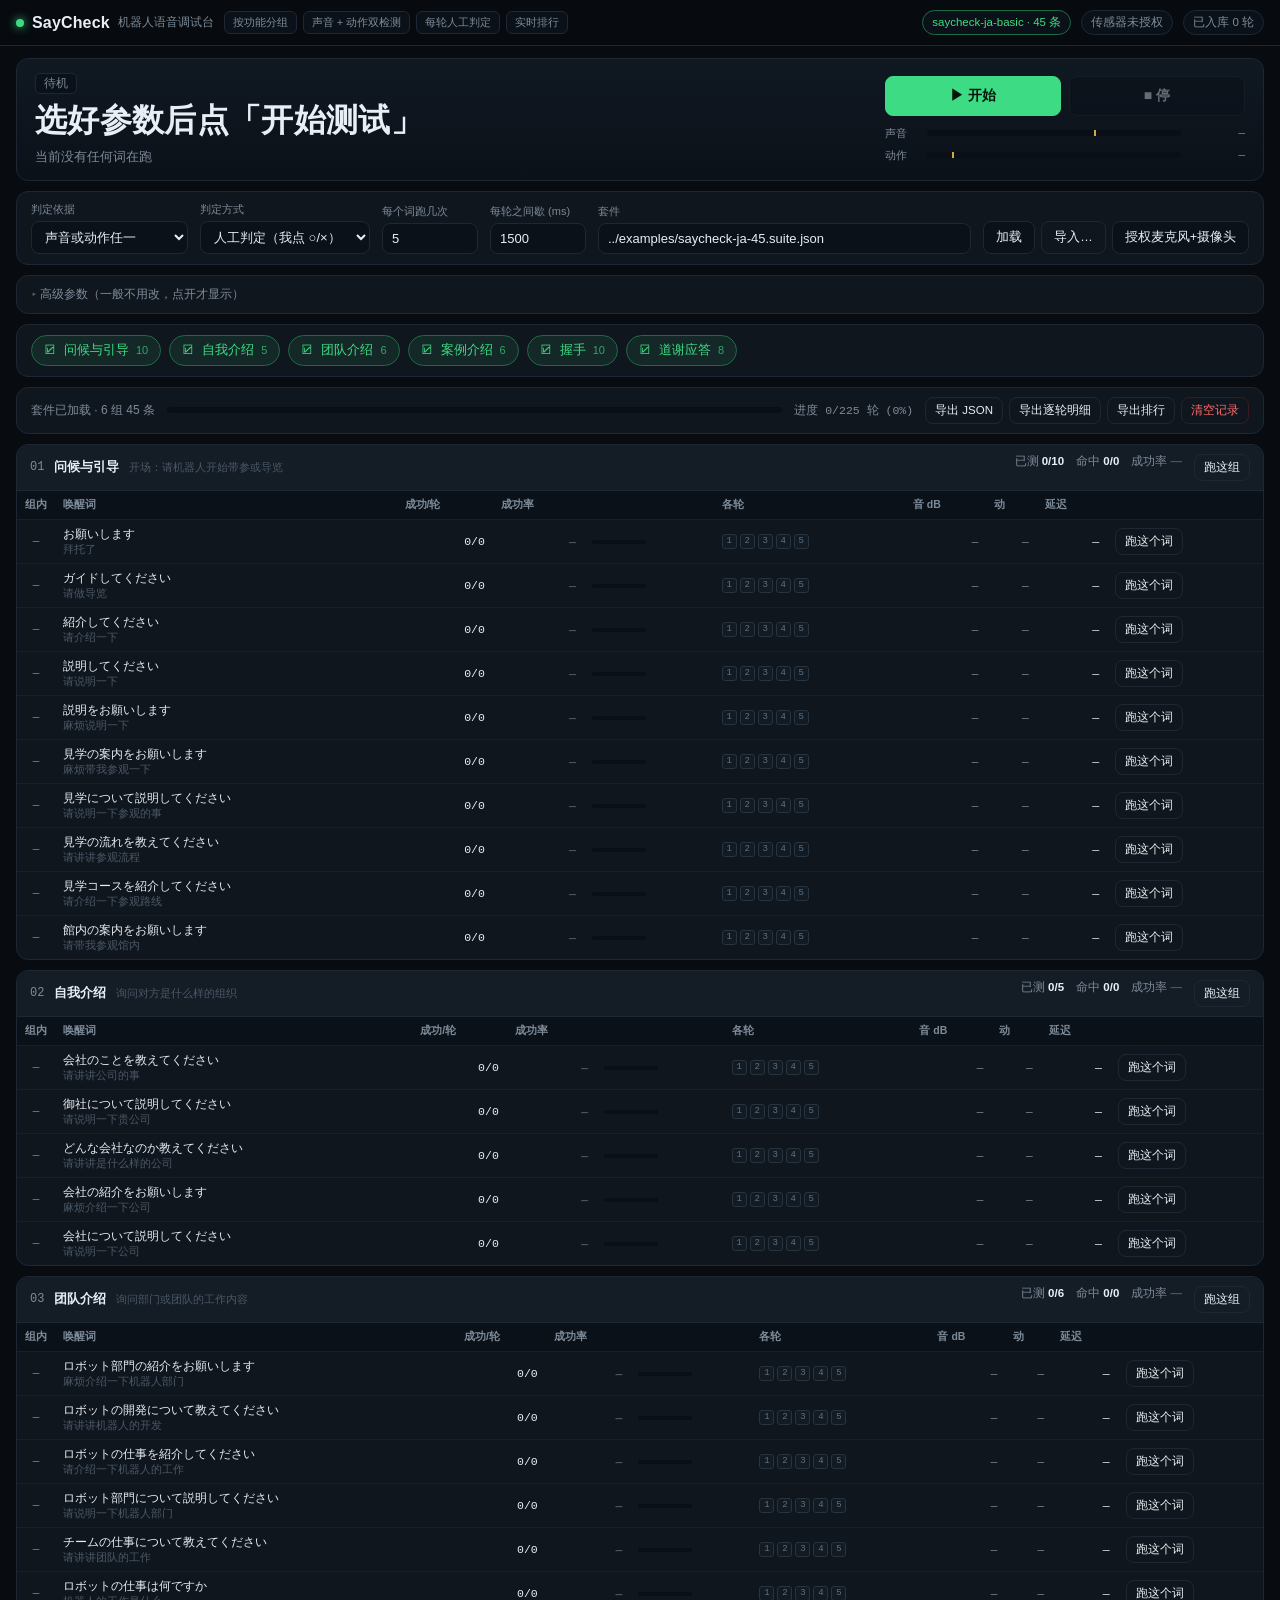
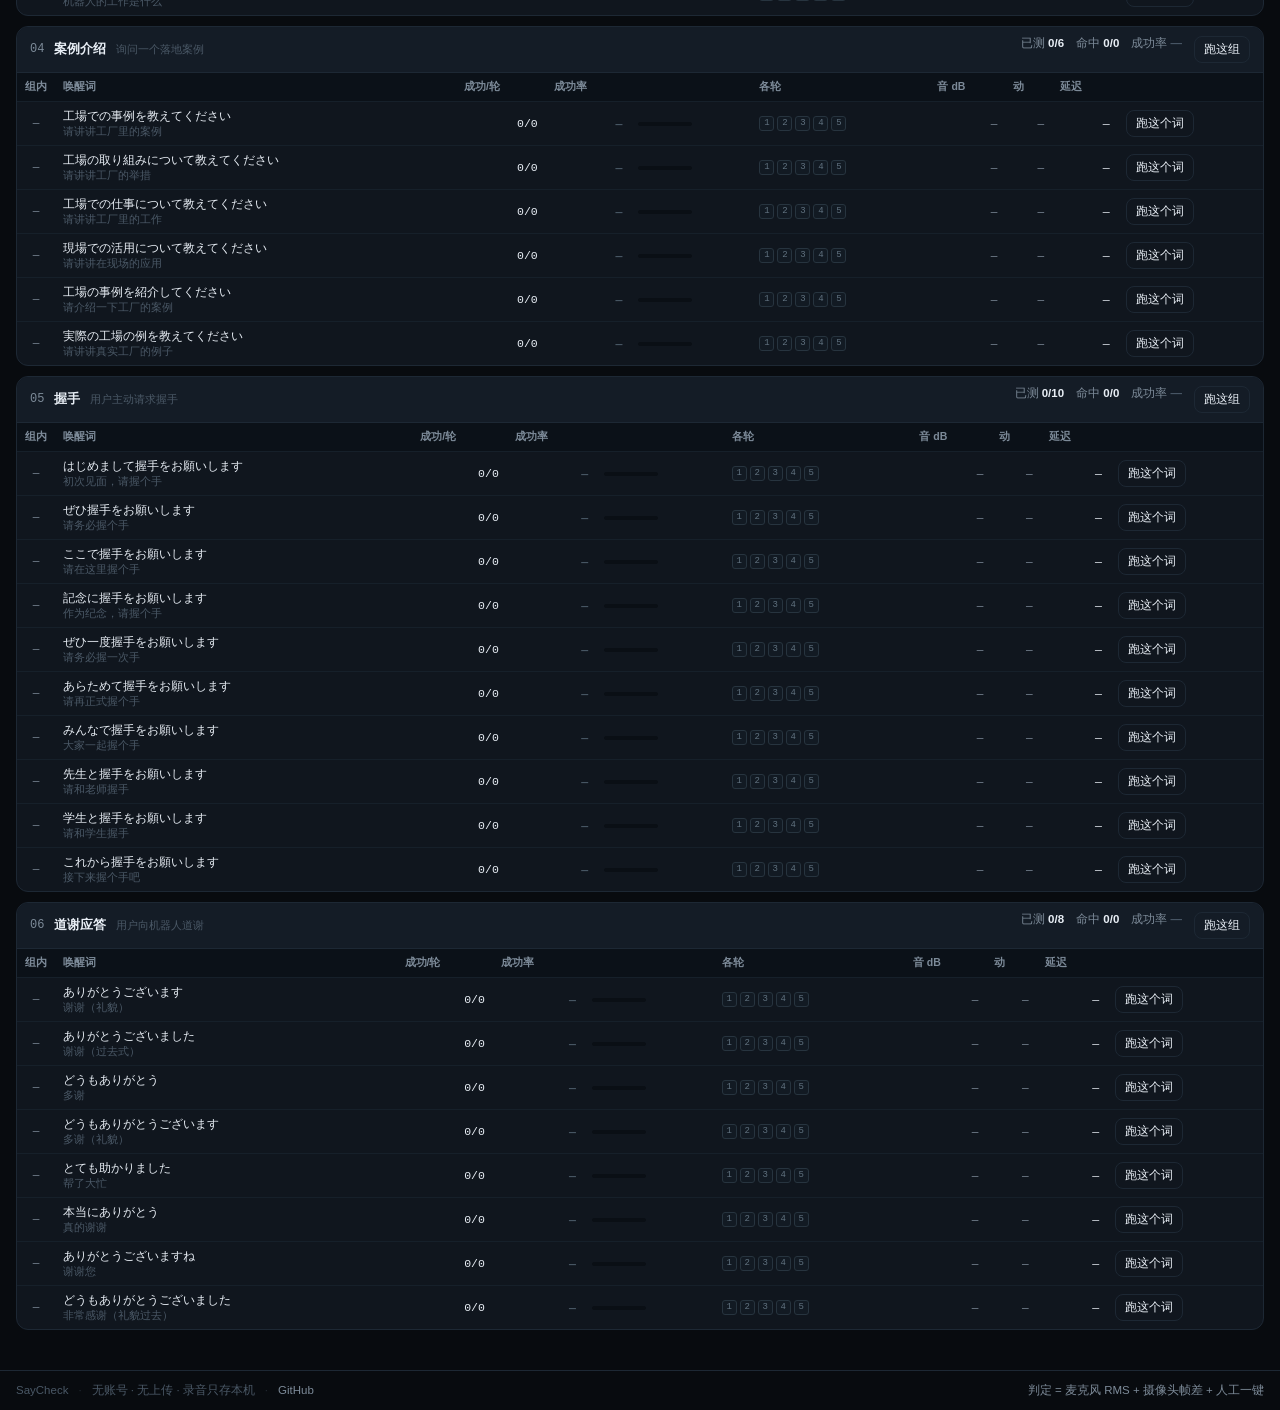
==== commit f0d3b919: "feat(web)：补上唤醒词前置与自动判定 对齐用户原版排行台里两个真正通用的能力：  1. 唤醒词前置（suite.wake）    - 每轮先播唤醒音，静置 settleMs 后再播候选词   " ====
--- a/web/index.html
+++ b/web/index.html
@@ -76,6 +76,13 @@
       </select>
     </div>
     <div class="field">
+      <label for="opt-judge">判定方式</label>
+      <select id="opt-judge" title="人工：每轮停下等你点 ○/×；自动：达标就算触发，直接往下跑">
+        <option value="manual">人工判定（我点 ○/×）</option>
+        <option value="auto">自动判定（达标就算）</option>
+      </select>
+    </div>
+    <div class="field">
       <label for="opt-rounds">每个词跑几次</label>
       <input type="number" id="opt-rounds" min="1" max="50" value="5">
     </div>
@@ -106,6 +113,10 @@
       <div class="field"><label for="opt-silence">有反应后安静 (ms)</label><input type="number" id="opt-silence" min="200" max="10000" step="50" value="1000"><span class="hint">安静这么久就提前结束</span></div>
       <div class="field"><label for="opt-rms">声音阈值 (dBFS)</label><input type="number" id="opt-rms" min="-90" max="-5" step="1" value="-34"><span class="hint">比环境底噪高 15–20 dB</span></div>
       <div class="field"><label for="opt-motion">动作阈值 (帧差)</label><input type="number" id="opt-motion" min="1" max="60" step="0.5" value="3"><span class="hint">静止 &lt;1，动起来 &gt;3</span></div>
+      <div class="field" id="wake-field" hidden>
+        <label for="opt-wake">唤醒词</label>
+        <label class="switch"><input type="checkbox" id="opt-wake" checked><span id="wake-label">每轮先播唤醒音</span></label>
+      </div>
       <div class="field"><label for="opt-record">录制失败样本</label><label class="switch"><input type="checkbox" id="opt-record"><span>存本机 IndexedDB</span></label></div>
       <div class="field" style="align-self:flex-end">
         <button id="btn-calibrate" class="small">校准环境底噪</button>
--- a/web/styles.css
+++ b/web/styles.css
@@ -232,7 +232,7 @@
 
 /* ------------------------------------------------------------------ podium */
 
-.podium { display: grid; grid-template-columns: repeat(3, 1fr); gap: 10px; }
+.podium { display: grid; grid-template-columns: repeat(auto-fit, minmax(240px, 1fr)); gap: 10px; }
 .podium:empty { display: none; }
 
 .podium-card {
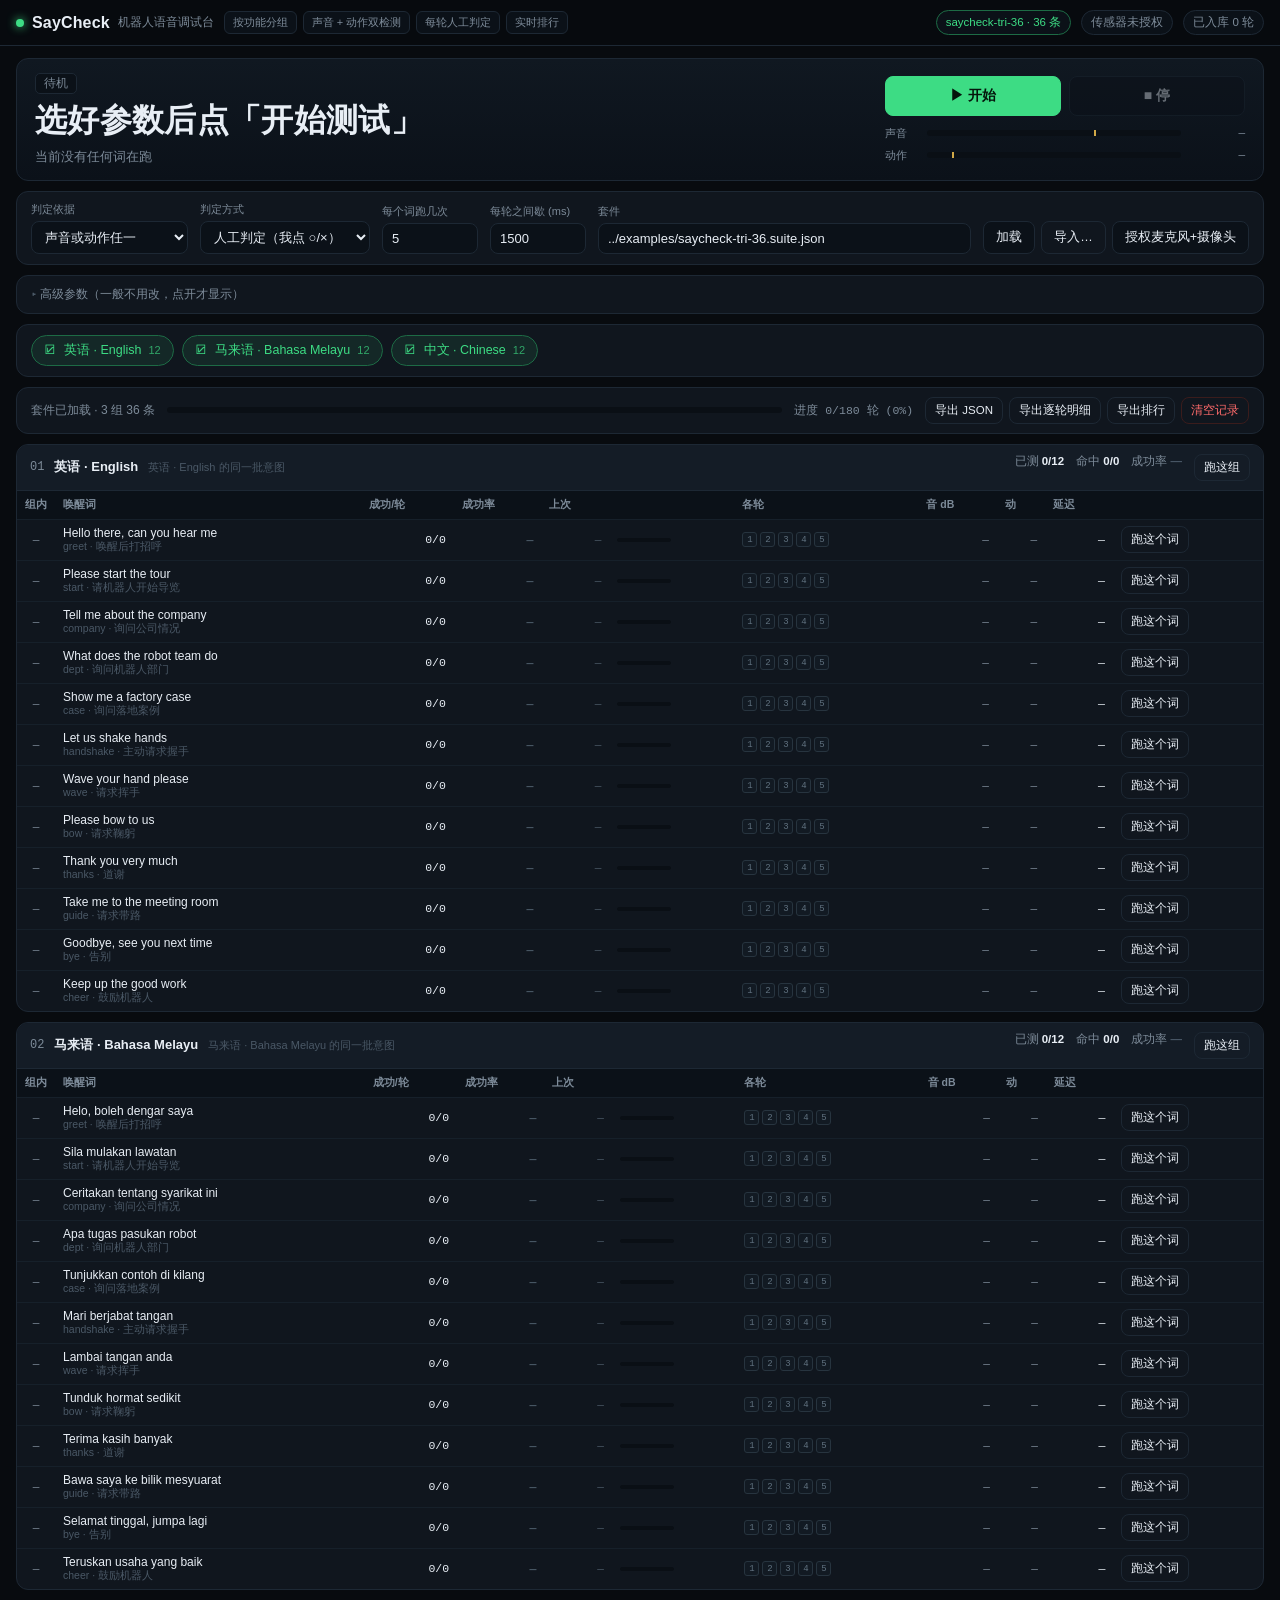
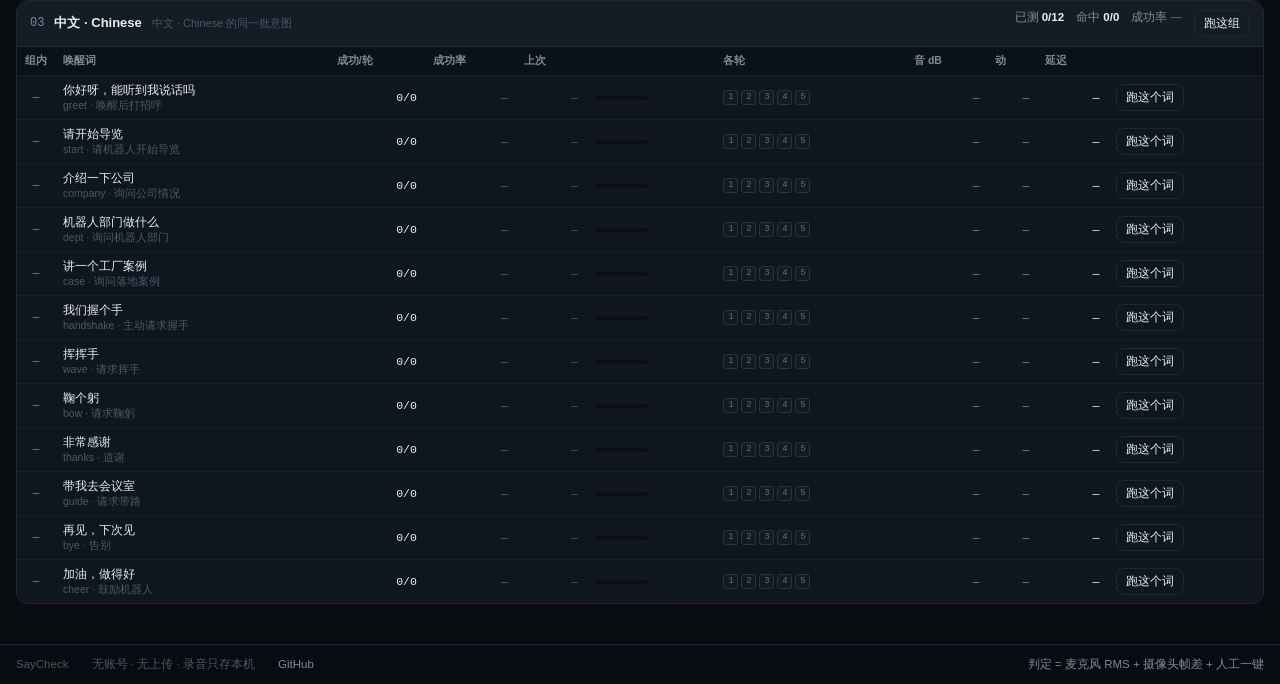
==== commit 30a467c2: "feat(examples)：加三语题库（英/马来/中，36 句） 同一批 12 个意图用英语、马来语、中文各说一遍，分组按语种， 方便在同一台机器人上横向比较识别率：  - scripts/buil" ====
--- a/web/index.html
+++ b/web/index.html
@@ -86,13 +86,21 @@
       <label for="opt-rounds">每个词跑几次</label>
       <input type="number" id="opt-rounds" min="1" max="50" value="5">
     </div>
+    <div class="field" id="wake-field" hidden>
+      <label for="opt-wake">唤醒词</label>
+      <label class="switch wake-switch"><input type="checkbox" id="opt-wake" checked><span id="wake-label">每轮先播唤醒音</span></label>
+    </div>
     <div class="field">
       <label for="opt-gap">每轮之间歇 (ms)</label>
       <input type="number" id="opt-gap" min="0" max="30000" step="100" value="1500">
     </div>
     <div class="field grow">
       <label for="suite-url">套件</label>
-      <input type="text" id="suite-url" value="../examples/saycheck-ja-45.suite.json" spellcheck="false">
+      <input type="text" id="suite-url" value="../examples/saycheck-tri-36.suite.json" list="suite-presets" spellcheck="false">
+      <datalist id="suite-presets">
+        <option value="../examples/saycheck-tri-36.suite.json">三语 英/马来/中（36 句）</option>
+        <option value="../examples/saycheck-ja-45.suite.json">日语（45 句）</option>
+      </datalist>
     </div>
     <div class="field btns">
       <label>&nbsp;</label>
@@ -113,10 +121,6 @@
       <div class="field"><label for="opt-silence">有反应后安静 (ms)</label><input type="number" id="opt-silence" min="200" max="10000" step="50" value="1000"><span class="hint">安静这么久就提前结束</span></div>
       <div class="field"><label for="opt-rms">声音阈值 (dBFS)</label><input type="number" id="opt-rms" min="-90" max="-5" step="1" value="-34"><span class="hint">比环境底噪高 15–20 dB</span></div>
       <div class="field"><label for="opt-motion">动作阈值 (帧差)</label><input type="number" id="opt-motion" min="1" max="60" step="0.5" value="3"><span class="hint">静止 &lt;1，动起来 &gt;3</span></div>
-      <div class="field" id="wake-field" hidden>
-        <label for="opt-wake">唤醒词</label>
-        <label class="switch"><input type="checkbox" id="opt-wake" checked><span id="wake-label">每轮先播唤醒音</span></label>
-      </div>
       <div class="field"><label for="opt-record">录制失败样本</label><label class="switch"><input type="checkbox" id="opt-record"><span>存本机 IndexedDB</span></label></div>
       <div class="field" style="align-self:flex-end">
         <button id="btn-calibrate" class="small">校准环境底噪</button>
--- a/web/styles.css
+++ b/web/styles.css
@@ -373,3 +373,16 @@
   .group-stats { width: 100%; margin-left: 0; }
   footer { font-size: 10.5px; }
 }
+
+/* 唤醒开关：和普通输入框对齐高度，看起来像控制条里的一员 */
+.wake-switch{
+  padding:7px 10px;border:1px solid var(--line);border-radius:8px;
+  background:var(--panel-2);white-space:nowrap;
+}
+.wake-switch input{accent-color:var(--accent)}
+
+/* 历史对比：上次成功率 + 变化箭头 */
+.prev { color: var(--dim); font-size: 11px; }
+.delta { margin-left: 4px; font-size: 10px; font-weight: 700; letter-spacing: -0.02em; }
+.delta.up { color: var(--accent); }
+.delta.down { color: var(--danger); }
